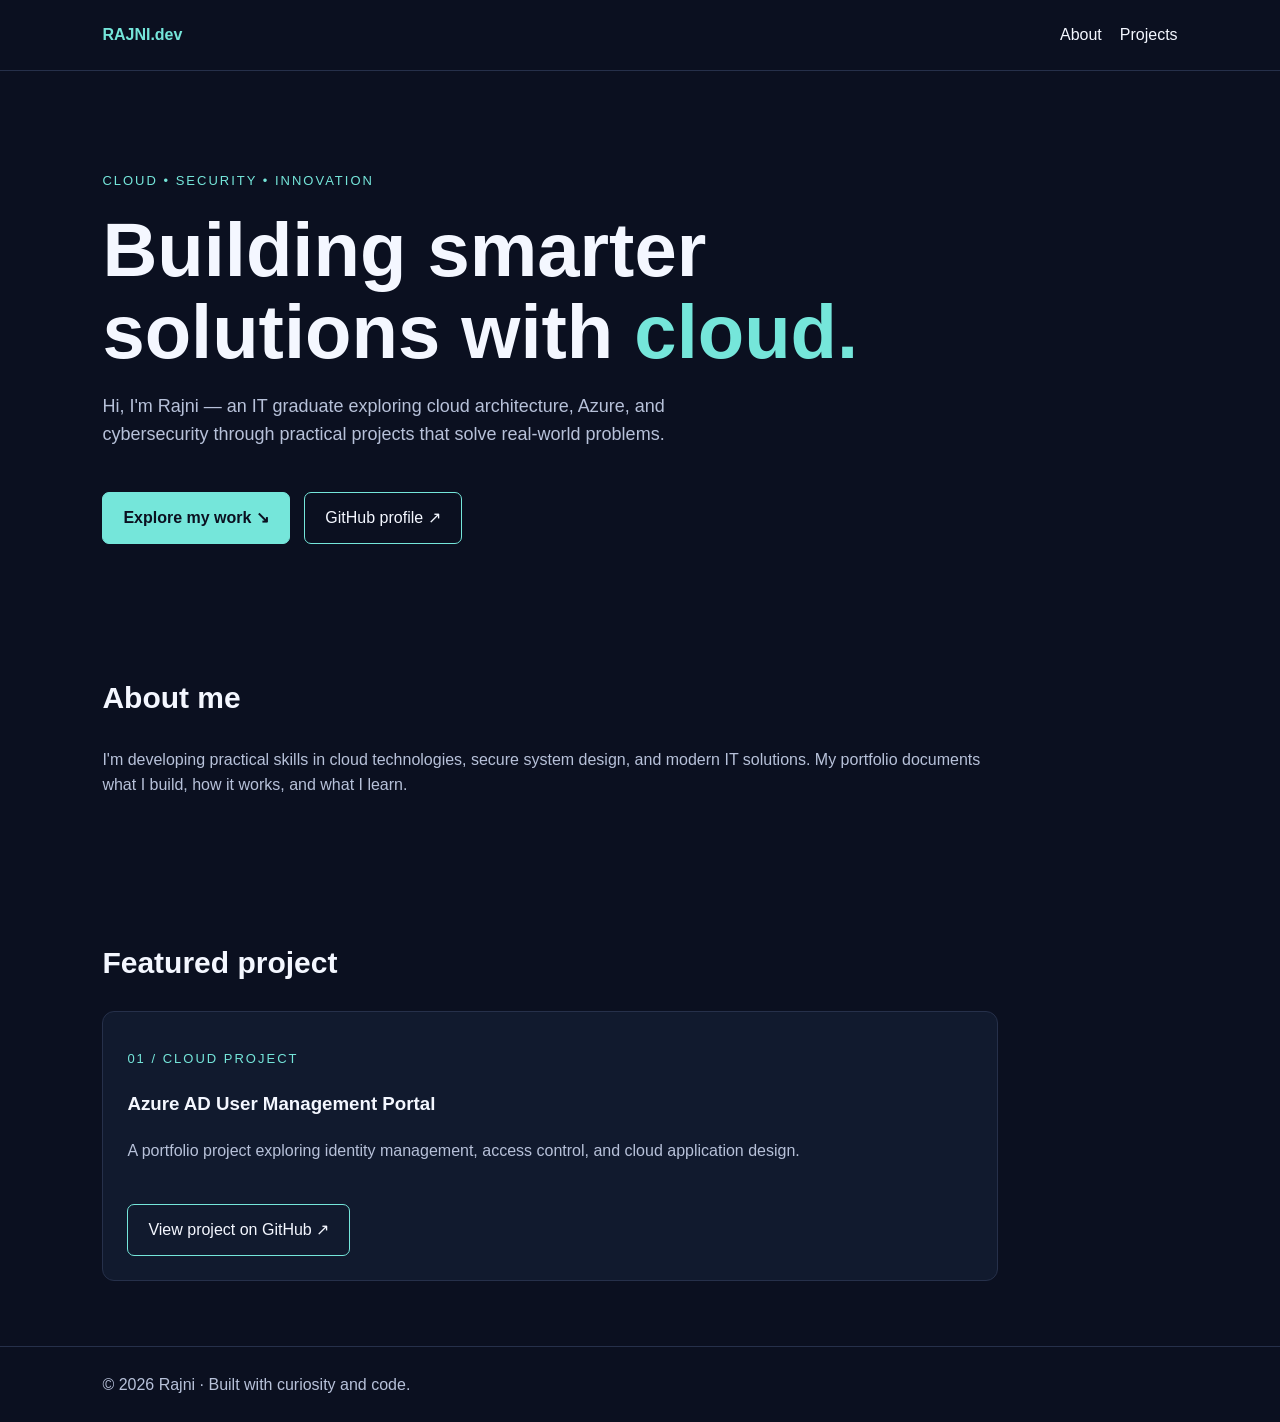
==== index.html @ d3e1b1dd "Add initial HTML structure for portfolio website" ====
<!DOCTYPE html>
<html lang="en">
<head>
  <meta charset="UTF-8">
  <meta name="viewport" content="width=device-width, initial-scale=1.0">
  <title>Rajni | Cloud & Cybersecurity Portfolio</title>
  <meta name="description" content="Rajni's portfolio showcasing cloud architecture, Azure projects, and cybersecurity skills.">
  <style>
    * { box-sizing: border-box; }
    body {
      margin: 0;
      font-family: Arial, sans-serif;
      background: #0b1020;
      color: #f4f7ff;
      line-height: 1.6;
    }
    nav {
      display: flex;
      justify-content: space-between;
      align-items: center;
      padding: 22px 8%;
      border-bottom: 1px solid #26304a;
    }
    .logo { font-weight: bold; color: #75e6da; }
    nav a, .button {
      color: #f4f7ff;
      text-decoration: none;
      margin-left: 18px;
    }
    main { padding: 100px 8% 70px; max-width: 1100px; }
    .tag { color: #75e6da; letter-spacing: 2px; font-size: 13px; }
    h1 { font-size: clamp(42px, 7vw, 76px); line-height: 1.08; margin: 18px 0; }
    h1 span { color: #75e6da; }
    .intro { color: #b7c1d9; max-width: 600px; font-size: 18px; }
    .button {
      display: inline-block;
      margin: 25px 10px 0 0;
      padding: 12px 20px;
      border: 1px solid #75e6da;
      border-radius: 7px;
    }
    .primary { background: #75e6da; color: #0b1020; font-weight: bold; }
    section { padding: 35px 8% 65px; max-width: 1100px; }
    h2 { font-size: 30px; }
    .card {
      padding: 24px;
      border: 1px solid #26304a;
      border-radius: 12px;
      background: #111a2e;
    }
    .muted { color: #b7c1d9; }
    footer { padding: 25px 8%; border-top: 1px solid #26304a; color: #b7c1d9; }
  </style>
</head>
<body>
  <nav>
    <div class="logo">RAJNI.dev</div>
    <div><a href="#about">About</a><a href="#projects">Projects</a></div>
  </nav>

  <main>
    <div class="tag">CLOUD • SECURITY • INNOVATION</div>
    <h1>Building smarter<br>solutions with <span>cloud.</span></h1>
    <p class="intro">
      Hi, I'm Rajni — an IT graduate exploring cloud architecture,
      Azure, and cybersecurity through practical projects that
      solve real-world problems.
    </p>
    <a class="button primary" href="#projects">Explore my work ↘</a>
    <a class="button" href="https://github.com/RAjni634">GitHub profile ↗</a>
  </main>

  <section id="about">
    <h2>About me</h2>
    <p class="muted">
      I'm developing practical skills in cloud technologies,
      secure system design, and modern IT solutions. My portfolio
      documents what I build, how it works, and what I learn.
    </p>
  </section>

  <section id="projects">
    <h2>Featured project</h2>
    <div class="card">
      <p class="tag">01 / CLOUD PROJECT</p>
      <h3>Azure AD User Management Portal</h3>
      <p class="muted">
        A portfolio project exploring identity management,
        access control, and cloud application design.
      </p>
      <a class="button" href="https://github.com/RAjni634/capstone-git">
        View project on GitHub ↗
      </a>
    </div>
  </section>

  <footer>© 2026 Rajni · Built with curiosity and code.</footer>
</body>
</html>
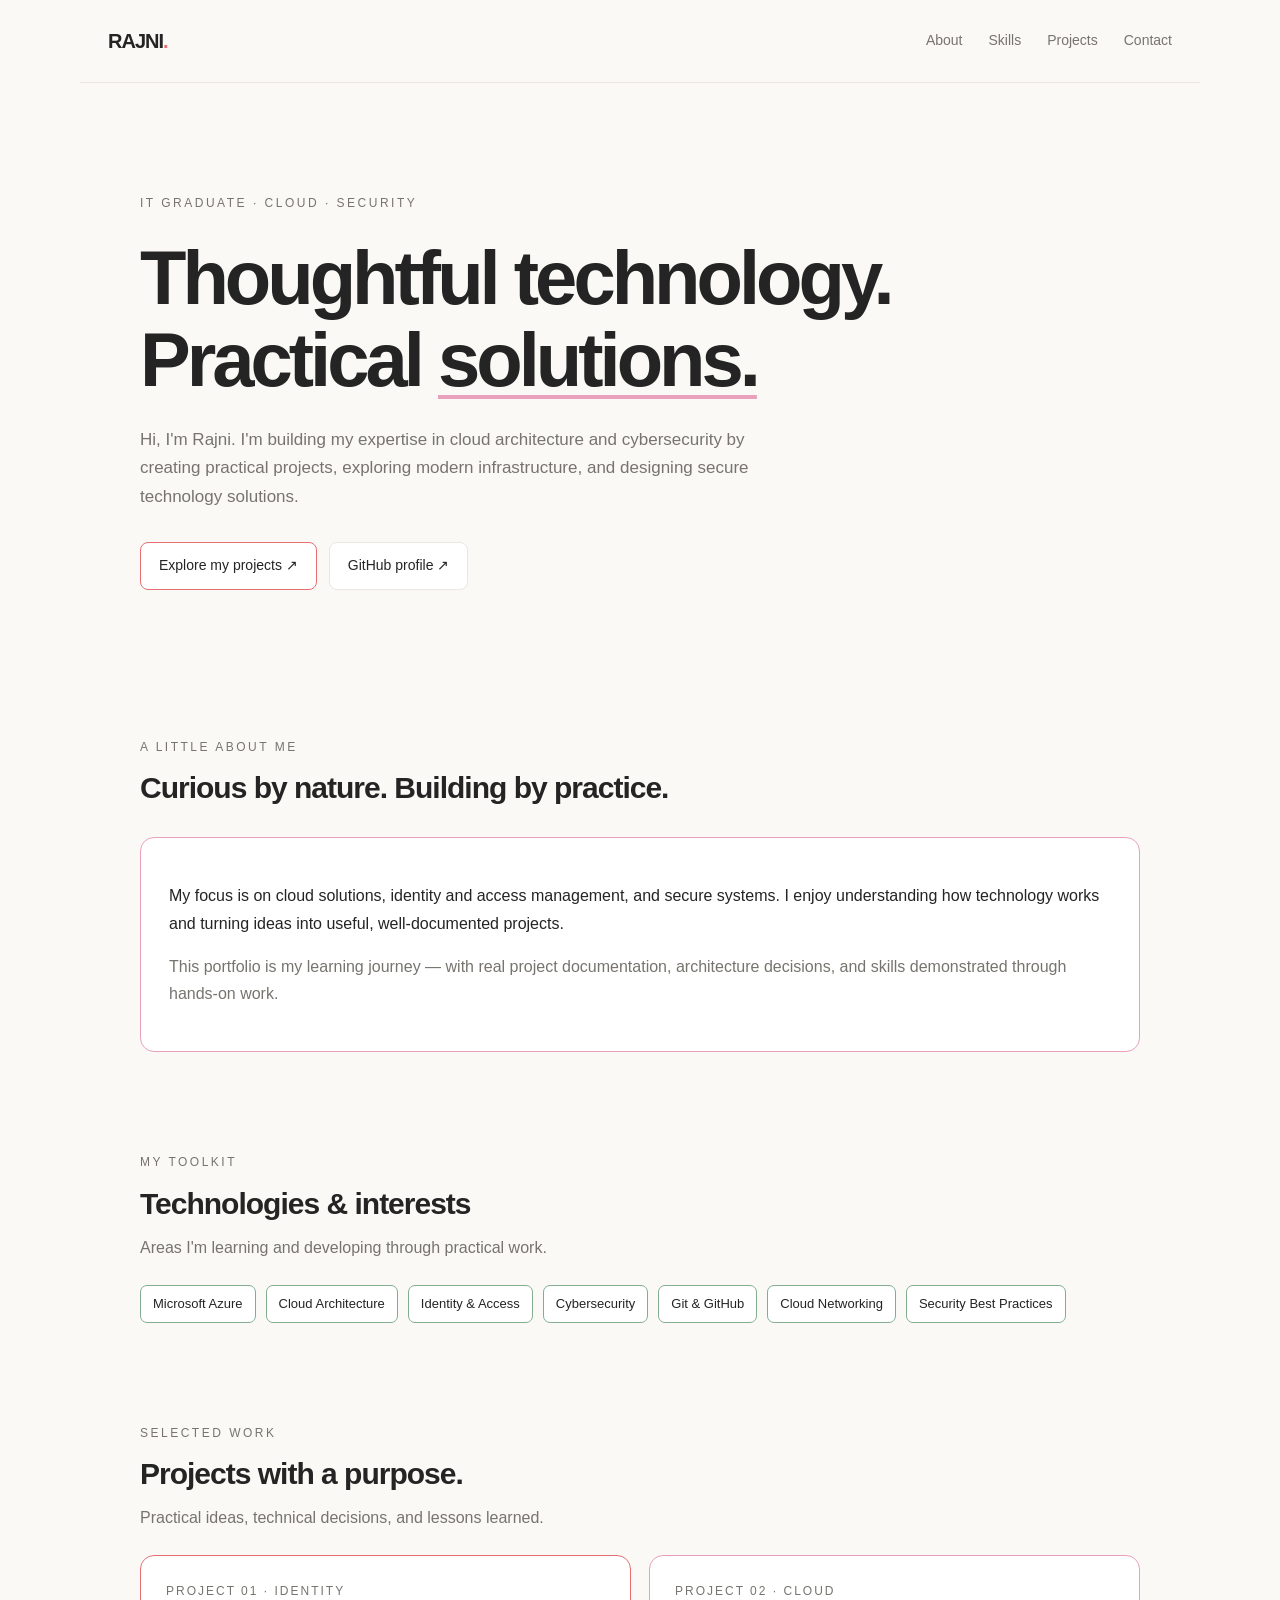
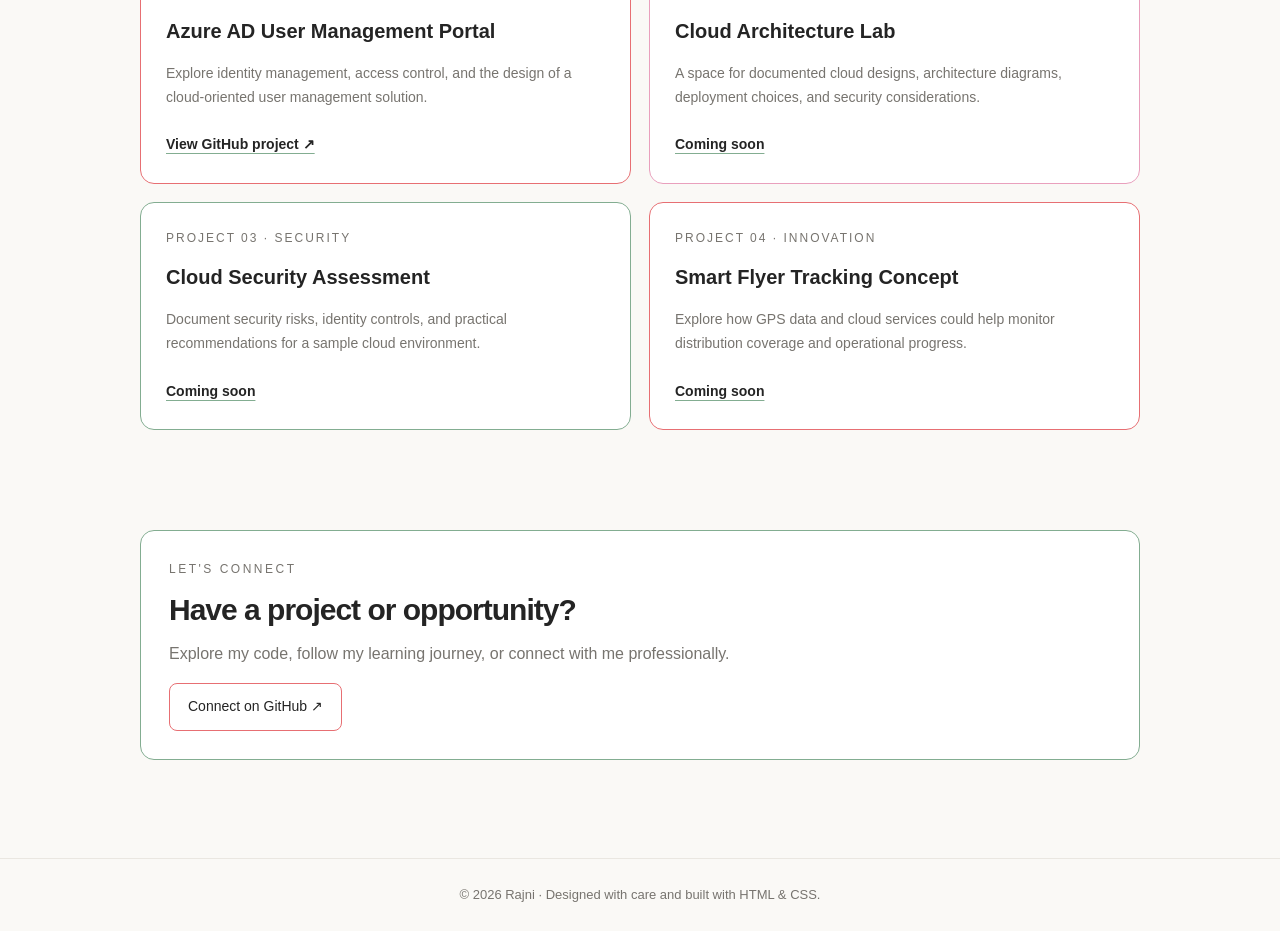
==== commit d7580481: "Revise index.html for portfolio enhancements Updated portfolio content and styling for improved layo" ====
--- a/index.html
+++ b/index.html
@@ -4,97 +4,409 @@
 <head>
   <meta charset="UTF-8">
   <meta name="viewport" content="width=device-width, initial-scale=1.0">
-  <title>Rajni | Cloud & Cybersecurity Portfolio</title>
-  <meta name="description" content="Rajni's portfolio showcasing cloud architecture, Azure projects, and cybersecurity skills.">
+  <meta name="description" content="Rajni's portfolio in cloud architecture and cybersecurity.">
+  <title>Rajni | Cloud & Cybersecurity</title>
+
   <style>
-    * { box-sizing: border-box; }
+    :root {
+      --background: #faf9f6;
+      --surface: #ffffff;
+      --text: #242424;
+      --muted: #77746f;
+      --red: #e76f73;
+      --pink: #e9a0bd;
+      --green: #83ad91;
+      --line: #eae7e1;
+    }
+
+    * {
+      box-sizing: border-box;
+    }
+
+    html {
+      scroll-behavior: smooth;
+    }
+
     body {
       margin: 0;
-      font-family: Arial, sans-serif;
-      background: #0b1020;
-      color: #f4f7ff;
-      line-height: 1.6;
-    }
+      background: var(--background);
+      color: var(--text);
+      font-family: Inter, Arial, sans-serif;
+      line-height: 1.7;
+    }
+
+    a {
+      color: inherit;
+      text-decoration: none;
+    }
+
     nav {
+      max-width: 1120px;
+      margin: auto;
+      padding: 24px 28px;
       display: flex;
       justify-content: space-between;
       align-items: center;
-      padding: 22px 8%;
-      border-bottom: 1px solid #26304a;
-    }
-    .logo { font-weight: bold; color: #75e6da; }
-    nav a, .button {
-      color: #f4f7ff;
-      text-decoration: none;
-      margin-left: 18px;
-    }
-    main { padding: 100px 8% 70px; max-width: 1100px; }
-    .tag { color: #75e6da; letter-spacing: 2px; font-size: 13px; }
-    h1 { font-size: clamp(42px, 7vw, 76px); line-height: 1.08; margin: 18px 0; }
-    h1 span { color: #75e6da; }
-    .intro { color: #b7c1d9; max-width: 600px; font-size: 18px; }
+      border-bottom: 1px solid var(--line);
+    }
+
+    .logo {
+      font-weight: 750;
+      font-size: 20px;
+      letter-spacing: -1px;
+    }
+
+    .logo span {
+      color: var(--red);
+    }
+
+    .nav-links {
+      display: flex;
+      gap: 26px;
+      font-size: 14px;
+      color: var(--muted);
+    }
+
+    .nav-links a:hover {
+      color: var(--text);
+    }
+
+    .container {
+      width: min(100% - 48px, 1000px);
+      margin: auto;
+    }
+
+    .hero {
+      padding-top: 110px;
+      padding-bottom: 105px;
+    }
+
+    .eyebrow {
+      font-size: 12px;
+      text-transform: uppercase;
+      letter-spacing: 2.5px;
+      color: var(--muted);
+    }
+
+    h1 {
+      max-width: 780px;
+      font-size: clamp(43px, 7vw, 76px);
+      letter-spacing: -4px;
+      line-height: 1.08;
+      margin: 24px 0;
+      font-weight: 750;
+    }
+
+    h1 span {
+      text-decoration: underline;
+      text-decoration-color: var(--pink);
+      text-decoration-thickness: 4px;
+      text-underline-offset: 9px;
+    }
+
+    .intro {
+      max-width: 620px;
+      color: var(--muted);
+      font-size: 17px;
+    }
+
+    .actions {
+      display: flex;
+      gap: 12px;
+      flex-wrap: wrap;
+      margin-top: 30px;
+    }
+
     .button {
       display: inline-block;
-      margin: 25px 10px 0 0;
-      padding: 12px 20px;
-      border: 1px solid #75e6da;
+      padding: 11px 18px;
+      border: 1px solid var(--line);
+      border-radius: 8px;
+      background: var(--surface);
+      font-size: 14px;
+      transition: transform .2s;
+    }
+
+    .button:hover {
+      transform: translateY(-2px);
+    }
+
+    .button-red {
+      border-color: var(--red);
+    }
+
+    section {
+      padding: 42px 0 58px;
+    }
+
+    .section-heading {
+      margin-bottom: 24px;
+    }
+
+    h2 {
+      font-size: 30px;
+      letter-spacing: -1px;
+      margin: 5px 0;
+    }
+
+    .section-description {
+      color: var(--muted);
+      margin-top: 0;
+    }
+
+    .about-card {
+      background: var(--surface);
+      border: 1px solid var(--pink);
+      border-radius: 14px;
+      padding: 28px;
+    }
+
+    .skills {
+      display: flex;
+      flex-wrap: wrap;
+      gap: 10px;
+      margin-top: 22px;
+    }
+
+    .skill {
+      background: var(--surface);
+      border: 1px solid var(--green);
       border-radius: 7px;
-    }
-    .primary { background: #75e6da; color: #0b1020; font-weight: bold; }
-    section { padding: 35px 8% 65px; max-width: 1100px; }
-    h2 { font-size: 30px; }
-    .card {
-      padding: 24px;
-      border: 1px solid #26304a;
-      border-radius: 12px;
-      background: #111a2e;
-    }
-    .muted { color: #b7c1d9; }
-    footer { padding: 25px 8%; border-top: 1px solid #26304a; color: #b7c1d9; }
+      padding: 7px 12px;
+      font-size: 13px;
+    }
+
+    .projects {
+      display: grid;
+      grid-template-columns: repeat(2, minmax(0, 1fr));
+      gap: 18px;
+    }
+
+    .project {
+      background: var(--surface);
+      border: 1px solid var(--red);
+      border-radius: 14px;
+      padding: 25px;
+      transition: transform .2s, box-shadow .2s;
+    }
+
+    .project:nth-child(2) {
+      border-color: var(--pink);
+    }
+
+    .project:nth-child(3) {
+      border-color: var(--green);
+    }
+
+    .project:hover {
+      transform: translateY(-3px);
+      box-shadow: 0 8px 28px #29241a0a;
+    }
+
+    .project-number {
+      font-size: 12px;
+      color: var(--muted);
+      letter-spacing: 2px;
+    }
+
+    h3 {
+      font-size: 20px;
+      margin: 12px 0 8px;
+    }
+
+    .project p {
+      color: var(--muted);
+      font-size: 14px;
+    }
+
+    .project-link {
+      display: inline-block;
+      margin-top: 10px;
+      font-size: 14px;
+      font-weight: 650;
+      text-decoration: underline;
+      text-decoration-color: var(--green);
+      text-underline-offset: 4px;
+    }
+
+    .contact-card {
+      background: var(--surface);
+      border: 1px solid var(--green);
+      border-radius: 14px;
+      padding: 28px;
+    }
+
+    footer {
+      border-top: 1px solid var(--line);
+      margin-top: 40px;
+      padding: 25px 24px;
+      text-align: center;
+      color: var(--muted);
+      font-size: 13px;
+    }
+
+    @media (max-width: 650px) {
+      nav {
+        padding: 18px 22px;
+      }
+
+      .nav-links {
+        gap: 12px;
+        font-size: 12px;
+      }
+
+      .container {
+        width: min(100% - 36px, 1000px);
+      }
+
+      .hero {
+        padding-top: 75px;
+        padding-bottom: 65px;
+      }
+
+      h1 {
+        letter-spacing: -2px;
+      }
+
+      .projects {
+        grid-template-columns: 1fr;
+      }
+    }
   </style>
 </head>
+
 <body>
   <nav>
-    <div class="logo">RAJNI.dev</div>
-    <div><a href="#about">About</a><a href="#projects">Projects</a></div>
+    <a class="logo" href="#">RAJNI<span>.</span></a>
+    <div class="nav-links">
+      <a href="#about">About</a>
+      <a href="#skills">Skills</a>
+      <a href="#projects">Projects</a>
+      <a href="#contact">Contact</a>
+    </div>
   </nav>
 
-  <main>
-    <div class="tag">CLOUD • SECURITY • INNOVATION</div>
-    <h1>Building smarter<br>solutions with <span>cloud.</span></h1>
-    <p class="intro">
-      Hi, I'm Rajni — an IT graduate exploring cloud architecture,
-      Azure, and cybersecurity through practical projects that
-      solve real-world problems.
-    </p>
-    <a class="button primary" href="#projects">Explore my work ↘</a>
-    <a class="button" href="https://github.com/RAjni634">GitHub profile ↗</a>
+  <main class="container">
+    <header class="hero">
+      <div class="eyebrow">IT Graduate · Cloud · Security</div>
+      <h1>Thoughtful technology.<br>Practical <span>solutions.</span></h1>
+      <p class="intro">
+        Hi, I'm Rajni. I'm building my expertise in cloud architecture
+        and cybersecurity by creating practical projects, exploring
+        modern infrastructure, and designing secure technology solutions.
+      </p>
+
+      <div class="actions">
+        <a class="button button-red" href="#projects">Explore my projects ↗</a>
+        <a class="button" href="https://github.com/RAjni634" target="_blank" rel="noopener noreferrer">GitHub profile ↗</a>
+      </div>
+    </header>
+
+    <section id="about">
+      <div class="section-heading">
+        <div class="eyebrow">A little about me</div>
+        <h2>Curious by nature. Building by practice.</h2>
+      </div>
+      <div class="about-card">
+        <p>
+          My focus is on cloud solutions, identity and access management,
+          and secure systems. I enjoy understanding how technology works
+          and turning ideas into useful, well-documented projects.
+        </p>
+        <p class="section-description">
+          This portfolio is my learning journey — with real project
+          documentation, architecture decisions, and skills demonstrated
+          through hands-on work.
+        </p>
+      </div>
+    </section>
+
+    <section id="skills">
+      <div class="section-heading">
+        <div class="eyebrow">My toolkit</div>
+        <h2>Technologies & interests</h2>
+        <p class="section-description">
+          Areas I'm learning and developing through practical work.
+        </p>
+      </div>
+      <div class="skills">
+        <span class="skill">Microsoft Azure</span>
+        <span class="skill">Cloud Architecture</span>
+        <span class="skill">Identity & Access</span>
+        <span class="skill">Cybersecurity</span>
+        <span class="skill">Git & GitHub</span>
+        <span class="skill">Cloud Networking</span>
+        <span class="skill">Security Best Practices</span>
+      </div>
+    </section>
+
+    <section id="projects">
+      <div class="section-heading">
+        <div class="eyebrow">Selected work</div>
+        <h2>Projects with a purpose.</h2>
+        <p class="section-description">
+          Practical ideas, technical decisions, and lessons learned.
+        </p>
+      </div>
+
+      <div class="projects">
+        <article class="project">
+          <div class="project-number">PROJECT 01 · IDENTITY</div>
+          <h3>Azure AD User Management Portal</h3>
+          <p>
+            Explore identity management, access control, and the design
+            of a cloud-oriented user management solution.
+          </p>
+          <a class="project-link" href="https://github.com/RAjni634/capstone-git" target="_blank" rel="noopener noreferrer">View GitHub project ↗</a>
+        </article>
+
+        <article class="project">
+          <div class="project-number">PROJECT 02 · CLOUD</div>
+          <h3>Cloud Architecture Lab</h3>
+          <p>
+            A space for documented cloud designs, architecture diagrams,
+            deployment choices, and security considerations.
+          </p>
+          <span class="project-link">Coming soon</span>
+        </article>
+
+        <article class="project">
+          <div class="project-number">PROJECT 03 · SECURITY</div>
+          <h3>Cloud Security Assessment</h3>
+          <p>
+            Document security risks, identity controls, and practical
+            recommendations for a sample cloud environment.
+          </p>
+          <span class="project-link">Coming soon</span>
+        </article>
+
+        <article class="project">
+          <div class="project-number">PROJECT 04 · INNOVATION</div>
+          <h3>Smart Flyer Tracking Concept</h3>
+          <p>
+            Explore how GPS data and cloud services could help monitor
+            distribution coverage and operational progress.
+          </p>
+          <span class="project-link">Coming soon</span>
+        </article>
+      </div>
+    </section>
+
+    <section id="contact">
+      <div class="contact-card">
+        <div class="eyebrow">Let's connect</div>
+        <h2>Have a project or opportunity?</h2>
+        <p class="section-description">
+          Explore my code, follow my learning journey, or connect with me
+          professionally.
+        </p>
+        <a class="button button-red" href="https://github.com/RAjni634" target="_blank" rel="noopener noreferrer">Connect on GitHub ↗</a>
+      </div>
+    </section>
   </main>
 
-  <section id="about">
-    <h2>About me</h2>
-    <p class="muted">
-      I'm developing practical skills in cloud technologies,
-      secure system design, and modern IT solutions. My portfolio
-      documents what I build, how it works, and what I learn.
-    </p>
-  </section>
-
-  <section id="projects">
-    <h2>Featured project</h2>
-    <div class="card">
-      <p class="tag">01 / CLOUD PROJECT</p>
-      <h3>Azure AD User Management Portal</h3>
-      <p class="muted">
-        A portfolio project exploring identity management,
-        access control, and cloud application design.
-      </p>
-      <a class="button" href="https://github.com/RAjni634/capstone-git">
-        View project on GitHub ↗
-      </a>
-    </div>
-  </section>
-
-  <footer>© 2026 Rajni · Built with curiosity and code.</footer>
+  <footer>
+    © 2026 Rajni · Designed with care and built with HTML & CSS.
+  </footer>
 </body>
 </html>
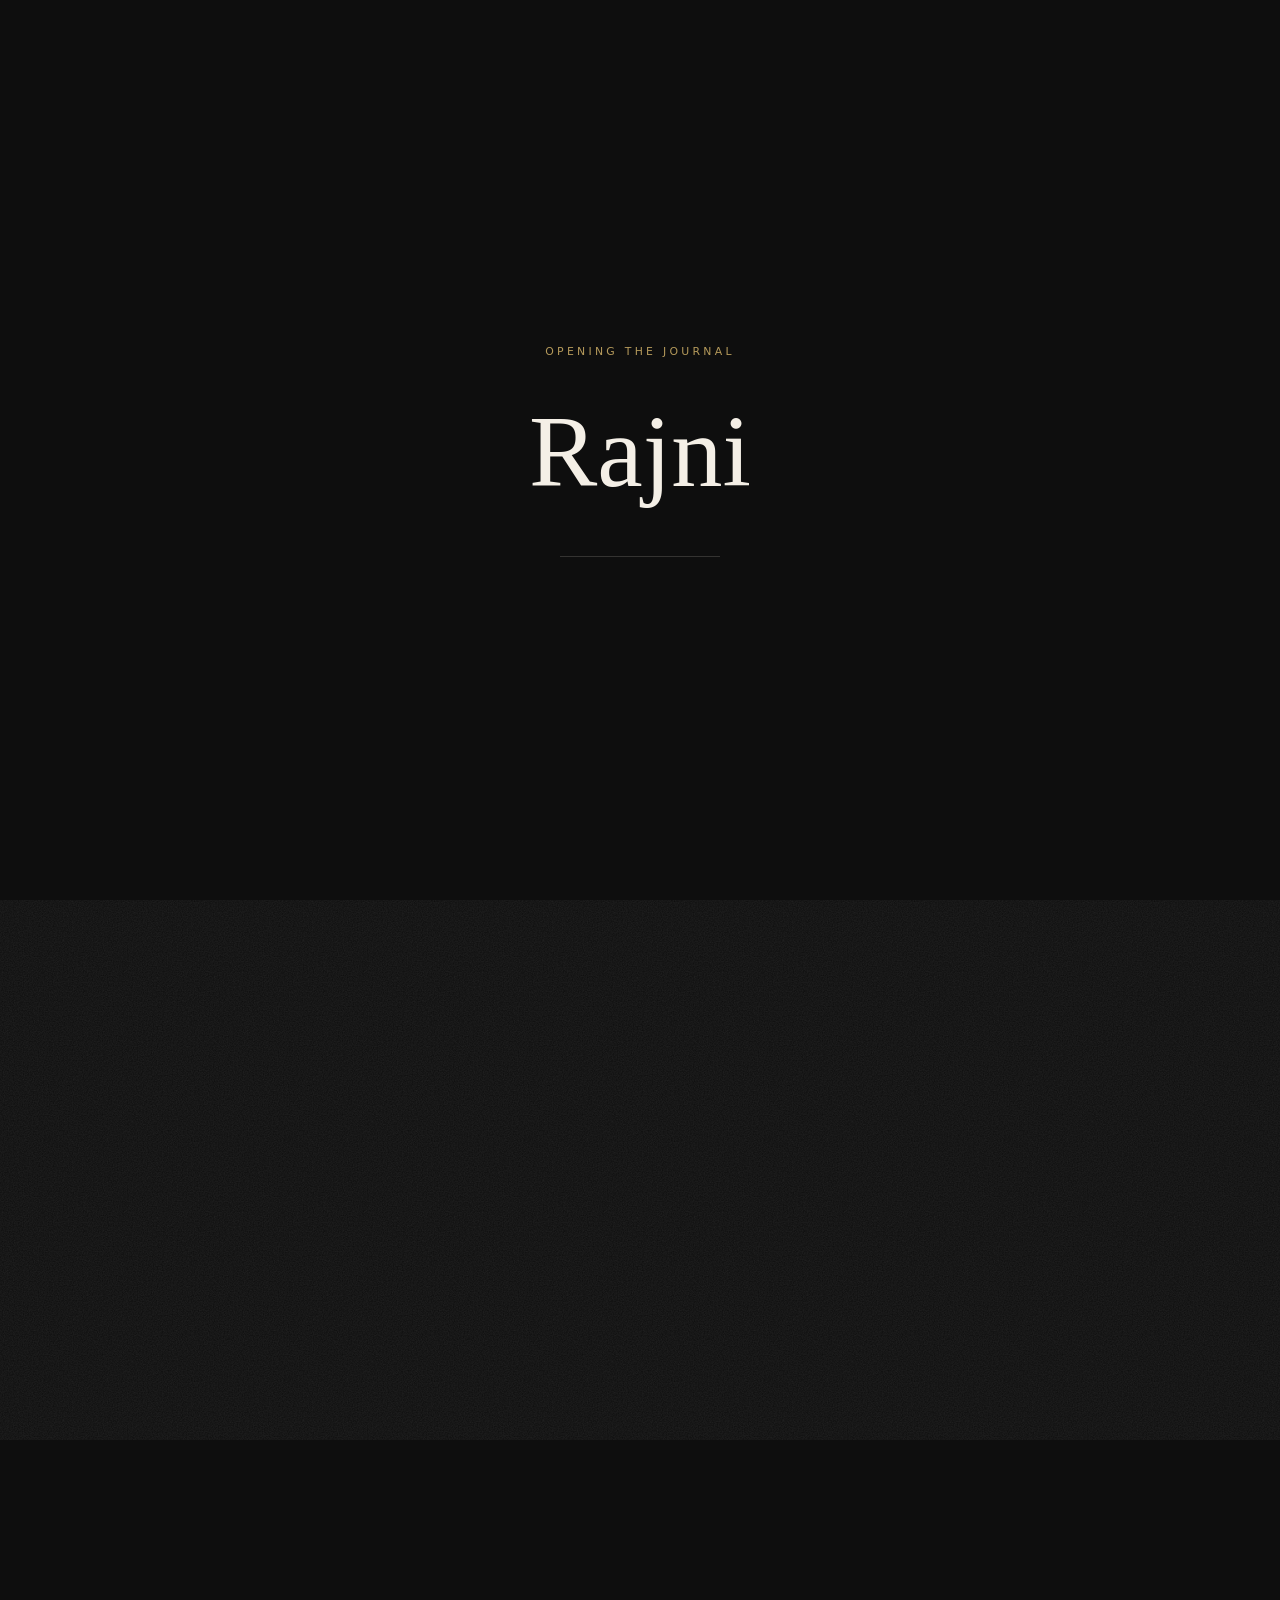
==== commit cb69110a: "Add files via upload" ====
--- a/index.html
+++ b/index.html
@@ -1,412 +1,287 @@
-
-<!DOCTYPE html>
+<!doctype html>
 <html lang="en">
 <head>
-  <meta charset="UTF-8">
-  <meta name="viewport" content="width=device-width, initial-scale=1.0">
-  <meta name="description" content="Rajni's portfolio in cloud architecture and cybersecurity.">
-  <title>Rajni | Cloud & Cybersecurity</title>
-
-  <style>
-    :root {
-      --background: #faf9f6;
-      --surface: #ffffff;
-      --text: #242424;
-      --muted: #77746f;
-      --red: #e76f73;
-      --pink: #e9a0bd;
-      --green: #83ad91;
-      --line: #eae7e1;
-    }
-
-    * {
-      box-sizing: border-box;
-    }
-
-    html {
-      scroll-behavior: smooth;
-    }
-
-    body {
-      margin: 0;
-      background: var(--background);
-      color: var(--text);
-      font-family: Inter, Arial, sans-serif;
-      line-height: 1.7;
-    }
-
-    a {
-      color: inherit;
-      text-decoration: none;
-    }
-
-    nav {
-      max-width: 1120px;
-      margin: auto;
-      padding: 24px 28px;
-      display: flex;
-      justify-content: space-between;
-      align-items: center;
-      border-bottom: 1px solid var(--line);
-    }
-
-    .logo {
-      font-weight: 750;
-      font-size: 20px;
-      letter-spacing: -1px;
-    }
-
-    .logo span {
-      color: var(--red);
-    }
-
-    .nav-links {
-      display: flex;
-      gap: 26px;
-      font-size: 14px;
-      color: var(--muted);
-    }
-
-    .nav-links a:hover {
-      color: var(--text);
-    }
-
-    .container {
-      width: min(100% - 48px, 1000px);
-      margin: auto;
-    }
-
-    .hero {
-      padding-top: 110px;
-      padding-bottom: 105px;
-    }
-
-    .eyebrow {
-      font-size: 12px;
-      text-transform: uppercase;
-      letter-spacing: 2.5px;
-      color: var(--muted);
-    }
-
-    h1 {
-      max-width: 780px;
-      font-size: clamp(43px, 7vw, 76px);
-      letter-spacing: -4px;
-      line-height: 1.08;
-      margin: 24px 0;
-      font-weight: 750;
-    }
-
-    h1 span {
-      text-decoration: underline;
-      text-decoration-color: var(--pink);
-      text-decoration-thickness: 4px;
-      text-underline-offset: 9px;
-    }
-
-    .intro {
-      max-width: 620px;
-      color: var(--muted);
-      font-size: 17px;
-    }
-
-    .actions {
-      display: flex;
-      gap: 12px;
-      flex-wrap: wrap;
-      margin-top: 30px;
-    }
-
-    .button {
-      display: inline-block;
-      padding: 11px 18px;
-      border: 1px solid var(--line);
-      border-radius: 8px;
-      background: var(--surface);
-      font-size: 14px;
-      transition: transform .2s;
-    }
-
-    .button:hover {
-      transform: translateY(-2px);
-    }
-
-    .button-red {
-      border-color: var(--red);
-    }
-
-    section {
-      padding: 42px 0 58px;
-    }
-
-    .section-heading {
-      margin-bottom: 24px;
-    }
-
-    h2 {
-      font-size: 30px;
-      letter-spacing: -1px;
-      margin: 5px 0;
-    }
-
-    .section-description {
-      color: var(--muted);
-      margin-top: 0;
-    }
-
-    .about-card {
-      background: var(--surface);
-      border: 1px solid var(--pink);
-      border-radius: 14px;
-      padding: 28px;
-    }
-
-    .skills {
-      display: flex;
-      flex-wrap: wrap;
-      gap: 10px;
-      margin-top: 22px;
-    }
-
-    .skill {
-      background: var(--surface);
-      border: 1px solid var(--green);
-      border-radius: 7px;
-      padding: 7px 12px;
-      font-size: 13px;
-    }
-
-    .projects {
-      display: grid;
-      grid-template-columns: repeat(2, minmax(0, 1fr));
-      gap: 18px;
-    }
-
-    .project {
-      background: var(--surface);
-      border: 1px solid var(--red);
-      border-radius: 14px;
-      padding: 25px;
-      transition: transform .2s, box-shadow .2s;
-    }
-
-    .project:nth-child(2) {
-      border-color: var(--pink);
-    }
-
-    .project:nth-child(3) {
-      border-color: var(--green);
-    }
-
-    .project:hover {
-      transform: translateY(-3px);
-      box-shadow: 0 8px 28px #29241a0a;
-    }
-
-    .project-number {
-      font-size: 12px;
-      color: var(--muted);
-      letter-spacing: 2px;
-    }
-
-    h3 {
-      font-size: 20px;
-      margin: 12px 0 8px;
-    }
-
-    .project p {
-      color: var(--muted);
-      font-size: 14px;
-    }
-
-    .project-link {
-      display: inline-block;
-      margin-top: 10px;
-      font-size: 14px;
-      font-weight: 650;
-      text-decoration: underline;
-      text-decoration-color: var(--green);
-      text-underline-offset: 4px;
-    }
-
-    .contact-card {
-      background: var(--surface);
-      border: 1px solid var(--green);
-      border-radius: 14px;
-      padding: 28px;
-    }
-
-    footer {
-      border-top: 1px solid var(--line);
-      margin-top: 40px;
-      padding: 25px 24px;
-      text-align: center;
-      color: var(--muted);
-      font-size: 13px;
-    }
-
-    @media (max-width: 650px) {
-      nav {
-        padding: 18px 22px;
-      }
-
-      .nav-links {
-        gap: 12px;
-        font-size: 12px;
-      }
-
-      .container {
-        width: min(100% - 36px, 1000px);
-      }
-
-      .hero {
-        padding-top: 75px;
-        padding-bottom: 65px;
-      }
-
-      h1 {
-        letter-spacing: -2px;
-      }
-
-      .projects {
-        grid-template-columns: 1fr;
-      }
-    }
-  </style>
+  <meta charset="utf-8">
+  <meta name="viewport" content="width=device-width, initial-scale=1, viewport-fit=cover">
+  <title>Rajni — A Designer's Private Journal</title>
+  <meta name="description" content="The private journal of Rajni — web, brand and social design, WordPress and PHP builds, AI-assisted creative work.">
+  <meta name="theme-color" content="#0e0e0e">
+  <link rel="preconnect" href="https://fonts.googleapis.com">
+  <link rel="preconnect" href="https://fonts.gstatic.com" crossorigin>
+  <link href="https://fonts.googleapis.com/css2?family=Cormorant+Garamond:ital,wght@0,300;0,400;0,500;1,300;1,400;1,500&family=Inter:wght@300;400;500;600;700&family=Playfair+Display:ital,wght@0,400..900;1,400..900&family=Caveat:wght@400;600&family=Noto+Serif+Devanagari:wght@400;600&display=swap" rel="stylesheet">
+  <link rel="stylesheet" href="css/styles.css">
 </head>
-
-<body>
-  <nav>
-    <a class="logo" href="#">RAJNI<span>.</span></a>
-    <div class="nav-links">
-      <a href="#about">About</a>
-      <a href="#skills">Skills</a>
-      <a href="#projects">Projects</a>
-      <a href="#contact">Contact</a>
+<body class="is-loading">
+
+  <!-- ============ Global layers ============ -->
+  <div class="grain" aria-hidden="true"></div>
+
+  <div class="grid-overlay" aria-hidden="true">
+    <div class="grid-cols"><i></i><i></i><i></i><i></i><i></i><i></i><i></i><i></i><i></i><i></i><i></i><i></i></div>
+    <div class="grid-h grid-h1"></div><div class="grid-h grid-h2"></div>
+    <span class="reg tl">+</span><span class="reg tr">+</span><span class="reg bl">+</span><span class="reg br">+</span>
+    <span class="grid-label">GRID 12 · BASELINE 8</span>
+  </div>
+
+  <div class="cursor" aria-hidden="true"><span class="cursor-label"></span></div>
+
+  <div class="pageturn" aria-hidden="true">
+    <div class="pt-sheet pt-a"><div class="pt-holes"><i></i><i></i><i></i></div></div>
+    <div class="pt-sheet pt-b">
+      <div class="pt-copy"><small class="pt-kicker">Chapter</small><h2 class="pt-title"></h2></div>
     </div>
-  </nav>
-
-  <main class="container">
-    <header class="hero">
-      <div class="eyebrow">IT Graduate · Cloud · Security</div>
-      <h1>Thoughtful technology.<br>Practical <span>solutions.</span></h1>
-      <p class="intro">
-        Hi, I'm Rajni. I'm building my expertise in cloud architecture
-        and cybersecurity by creating practical projects, exploring
-        modern infrastructure, and designing secure technology solutions.
-      </p>
-
-      <div class="actions">
-        <a class="button button-red" href="#projects">Explore my projects ↗</a>
-        <a class="button" href="https://github.com/RAjni634" target="_blank" rel="noopener noreferrer">GitHub profile ↗</a>
-      </div>
-    </header>
-
-    <section id="about">
-      <div class="section-heading">
-        <div class="eyebrow">A little about me</div>
-        <h2>Curious by nature. Building by practice.</h2>
-      </div>
-      <div class="about-card">
-        <p>
-          My focus is on cloud solutions, identity and access management,
-          and secure systems. I enjoy understanding how technology works
-          and turning ideas into useful, well-documented projects.
-        </p>
-        <p class="section-description">
-          This portfolio is my learning journey — with real project
-          documentation, architecture decisions, and skills demonstrated
-          through hands-on work.
-        </p>
-      </div>
-    </section>
-
-    <section id="skills">
-      <div class="section-heading">
-        <div class="eyebrow">My toolkit</div>
-        <h2>Technologies & interests</h2>
-        <p class="section-description">
-          Areas I'm learning and developing through practical work.
-        </p>
-      </div>
-      <div class="skills">
-        <span class="skill">Microsoft Azure</span>
-        <span class="skill">Cloud Architecture</span>
-        <span class="skill">Identity & Access</span>
-        <span class="skill">Cybersecurity</span>
-        <span class="skill">Git & GitHub</span>
-        <span class="skill">Cloud Networking</span>
-        <span class="skill">Security Best Practices</span>
-      </div>
-    </section>
-
-    <section id="projects">
-      <div class="section-heading">
-        <div class="eyebrow">Selected work</div>
-        <h2>Projects with a purpose.</h2>
-        <p class="section-description">
-          Practical ideas, technical decisions, and lessons learned.
-        </p>
-      </div>
-
-      <div class="projects">
-        <article class="project">
-          <div class="project-number">PROJECT 01 · IDENTITY</div>
-          <h3>Azure AD User Management Portal</h3>
-          <p>
-            Explore identity management, access control, and the design
-            of a cloud-oriented user management solution.
-          </p>
-          <a class="project-link" href="https://github.com/RAjni634/capstone-git" target="_blank" rel="noopener noreferrer">View GitHub project ↗</a>
-        </article>
-
-        <article class="project">
-          <div class="project-number">PROJECT 02 · CLOUD</div>
-          <h3>Cloud Architecture Lab</h3>
-          <p>
-            A space for documented cloud designs, architecture diagrams,
-            deployment choices, and security considerations.
-          </p>
-          <span class="project-link">Coming soon</span>
-        </article>
-
-        <article class="project">
-          <div class="project-number">PROJECT 03 · SECURITY</div>
-          <h3>Cloud Security Assessment</h3>
-          <p>
-            Document security risks, identity controls, and practical
-            recommendations for a sample cloud environment.
-          </p>
-          <span class="project-link">Coming soon</span>
-        </article>
-
-        <article class="project">
-          <div class="project-number">PROJECT 04 · INNOVATION</div>
-          <h3>Smart Flyer Tracking Concept</h3>
-          <p>
-            Explore how GPS data and cloud services could help monitor
-            distribution coverage and operational progress.
-          </p>
-          <span class="project-link">Coming soon</span>
-        </article>
-      </div>
-    </section>
-
-    <section id="contact">
-      <div class="contact-card">
-        <div class="eyebrow">Let's connect</div>
-        <h2>Have a project or opportunity?</h2>
-        <p class="section-description">
-          Explore my code, follow my learning journey, or connect with me
-          professionally.
-        </p>
-        <a class="button button-red" href="https://github.com/RAjni634" target="_blank" rel="noopener noreferrer">Connect on GitHub ↗</a>
-      </div>
-    </section>
+  </div>
+
+  <div class="loader" aria-hidden="true">
+    <div class="loader-inner"><small>Opening the journal</small><h1>Rajni</h1><div class="loader-bar"><i></i></div></div>
+  </div>
+
+  <!-- ============ Fixed UI ============ -->
+  <header class="ui ui-top">
+    <a class="brand" href="#" data-goto="0" aria-label="Back to cover">R<span>.</span></a>
+    <nav class="chapters" aria-label="Chapters"></nav>
+    <button class="grid-toggle" type="button" aria-pressed="false">Grid <kbd>G</kbd></button>
+  </header>
+
+  <footer class="ui ui-bottom">
+    <div class="count"><b class="count-now">01</b><span>/</span><span class="count-total">25</span></div>
+    <div class="progress"><i></i></div>
+    <div class="chapter-name">Cover</div>
+    <div class="hint"><span>Scroll</span> or <span>← →</span></div>
+  </footer>
+
+  <!-- ============ Journey ============ -->
+  <main class="stage">
+    <div class="track">
+
+      <!-- 01 COVER -->
+      <section class="screen" data-theme="light" data-chapter="Cover" data-title="Cover">
+        <div class="paper-lines"></div>
+        <div class="frame arch abs" data-depth="40" style="--x:56;--y:10%;--w:19;--r:0deg"><img src="assets/art/book-design.svg" alt="A hardcover book of website design"><small class="cap">Plate I — a book of design</small></div>
+        <div class="frame abs" data-depth="70" data-speed="8" style="--x:73;--y:38%;--w:16;--r:3deg"><img src="assets/art/monitor-code.svg" alt="A desktop with code on screen"><small class="cap">Plate II — code, after dark</small></div>
+        <div class="frame arch abs" data-depth="25" style="--x:80;--y:6%;--w:12;--r:-2deg"><img src="assets/art/book-stack.svg" alt="A stack of design books"></div>
+        <div class="cover-type abs" style="--x:6;--y:20%;--w:56">
+          <small class="eyebrow">Volume 01 — The Private Journal of</small>
+          <h1 class="display">Rajni<em>.</em></h1>
+          <p class="lede">Web, brand and social design — built in WordPress and PHP,<br>shaped with AI, kept as a quiet record of how things are made.</p>
+        </div>
+        <div class="cover-foot abs" style="--x:6;--y:84%;--w:48"><span>Sydney, Australia</span><span>Portfolio 2026</span><span>Turn the page →</span></div>
+        <aside class="note" style="--x:38;--y:74%;--r:-4deg" data-more="Scroll, use the arrow keys, or drag these notes around — they're pinned, not glued."><b>A note —</b> this journal moves sideways. Take your time.</aside>
+      </section>
+
+      <!-- 02 MY STORY -->
+      <section class="screen" data-theme="dark" data-chapter="My Story" data-title="My Story">
+        <div class="frame arch abs" data-depth="30" data-speed="-6" style="--x:5;--y:12%;--w:23;--r:0deg"><img src="assets/art/writing-desk.svg" alt="A writing desk with an open journal and tea"><small class="cap">Fig. 1 — where I write</small></div>
+        <div class="frame abs" data-depth="60" data-speed="10" style="--x:21;--y:50%;--w:16;--r:-3deg"><img src="assets/art/reading-nook.svg" alt="A quiet reading corner with an armchair and lamp"><small class="cap">Fig. 2 — where I read</small></div>
+        <div class="text-block abs" style="--x:44;--y:14%;--w:44">
+          <small class="eyebrow">Chapter I — My Story</small>
+          <h2 class="h1">An IT mind with a designer's eye — I make <em>calm</em>, considered websites.</h2>
+          <p>I came to Australia to study information technology and cyber security — two master's degrees, in a new country, building a life from scratch. Along the way I worked as a WordPress and SEO assistant, in a warehouse and in a pizzeria, and learned that I love being useful. Somewhere between code and colour I realised the part I enjoy most is shaping how things feel.</p>
+          <p>Today I design and build websites in WordPress and PHP, craft brand concepts and social campaigns, and use AI — Claude and careful prompting — to explore ideas faster without losing the human touch.</p>
+        </div>
+        <span class="giant abs" style="--x:64;--y:64%;--w:40" data-speed="-14">01</span>
+        <aside class="note note-dark" style="--x:34;--y:6%;--r:3deg" data-more="Reading books, building small projects in public, and trying to turn good intentions into habits."><b>This season —</b> books, builds, habits.</aside>
+      </section>
+
+      <!-- 03 DESIGN PHILOSOPHY -->
+      <section class="screen" data-theme="dark" data-chapter="Design Philosophy" data-title="Design Philosophy">
+        <div class="vertical-title abs" style="--x:3;--y:12%">Design Philosophy</div>
+        <div class="philosophy abs" style="--x:12;--y:14%;--w:58">
+          <blockquote class="quote">“Space is the first luxury. <em>Restraint is the second.</em>”</blockquote>
+          <div class="three">
+            <article><span>01</span><h3>Ma — the pause</h3><p>Emptiness is a material. I leave room so the important thing can breathe.</p></article>
+            <article><span>02</span><h3>One clear next step</h3><p>Every page earns its keep: book, call, enquire. No guessing what to do next.</p></article>
+            <article><span>03</span><h3>Quiet detail</h3><p>Hairlines, grain, the right 4px. The work you feel before you see it.</p></article>
+          </div>
+        </div>
+        <div class="frame abs" data-depth="35" data-speed="-6" style="--x:78;--y:10%;--w:14;--r:2deg"><img src="assets/art/book-design.svg" alt="A book of design"></div>
+        <div class="frame abs" data-depth="55" data-speed="6" style="--x:76;--y:48%;--w:17;--r:-2deg"><img src="assets/art/open-book.svg" alt="An open book of website inspiration"><small class="cap">Study — layouts worth keeping</small></div>
+        <aside class="note note-dark" style="--x:56;--y:80%;--r:-2deg" data-more="Three rules I keep: leave room, give every page one clear next step, and finish what I start."><b>Rule of thumb —</b> remove one thing, then another.</aside>
+      </section>
+
+      <!-- 04 CREATIVE PROCESS -->
+      <section class="screen" data-theme="light" data-chapter="Creative Process" data-title="Creative Process">
+        <div class="paper-lines"></div>
+        <div class="text-block abs" style="--x:6;--y:14%;--w:36">
+          <small class="eyebrow">Chapter III — Creative Process</small>
+          <h2 class="h1">From a quiet question to a <em>live</em> website.</h2>
+        </div>
+        <div class="process abs" style="--x:6;--y:46%;--w:88">
+          <div class="process-line"><i></i></div>
+          <ol>
+            <li><b>01</b><h4>Listen</h4><p>Brief, audience, what the page must do.</p></li>
+            <li><b>02</b><h4>Concept</h4><p>Moodboards and prompt-led exploration with Claude.</p></li>
+            <li><b>03</b><h4>Compose</h4><p>Grids, type and a small, honest design system.</p></li>
+            <li><b>04</b><h4>Build</h4><p>WordPress and PHP, tested locally first.</p></li>
+            <li><b>05</b><h4>Launch</h4><p>GitHub Pages or Cloudflare — then refine.</p></li>
+          </ol>
+        </div>
+        <aside class="note" style="--x:62;--y:12%;--r:4deg" data-more="Building locally first means mistakes happen in private and launches stay calm."><b>Where time goes —</b> concept and build, in that order.</aside>
+      </section>
+
+      <!-- 05 FEATURED PROJECTS INDEX -->
+      <section class="screen" data-theme="dark" data-chapter="Featured Projects" data-title="Featured Projects — Index">
+        <div class="text-block abs" style="--x:6;--y:14%;--w:36">
+          <small class="eyebrow">Chapter IV — Featured Projects</small>
+          <h2 class="h1">Real websites, <em>four pages</em> each.</h2>
+          <p>Home → Design System → Website Breakdown → Reflection. Hover a title to preview it.</p>
+        </div>
+        <ul class="project-index abs" id="projectIndex" style="--x:46;--y:14%;--w:48"></ul>
+      </section>
+
+      <!-- PROJECT SCREENS (3 × 4) + BEHANCE SCREEN INJECTED HERE BY js/main.js -->
+
+      <!-- 19 DESIGN PLAYGROUND -->
+      <section class="screen" data-theme="dark" data-chapter="Design Playground" data-title="Design Playground" data-anchor="after-projects">
+        <div class="text-block abs" style="--x:6;--y:12%;--w:30">
+          <small class="eyebrow">Chapter V — Design Playground</small>
+          <h2 class="h1">Touch <em>everything.</em></h2>
+          <p>A small experiment bench. Type anything, bend the weight, change the paper.</p>
+        </div>
+        <div class="playground abs" style="--x:38;--y:12%;--w:56">
+          <div class="pg-card" id="pgCard">
+            <div class="pg-text" id="pgText" contenteditable="true" spellcheck="false" aria-label="Editable specimen">Quiet luxury</div>
+          </div>
+          <div class="pg-controls">
+            <label>Weight <input type="range" id="pgWeight" min="400" max="900" value="500"></label>
+            <label>Tracking <input type="range" id="pgTrack" min="-4" max="16" value="0"></label>
+            <label>Size <input type="range" id="pgSize" min="40" max="140" value="96"></label>
+            <div class="pg-swatches" id="pgSwatches">
+              <button type="button" data-bg="#f4efe6" data-fg="#0e0e0e" style="--c:#f4efe6" aria-label="Ivory"></button>
+              <button type="button" data-bg="#0e0e0e" data-fg="#f4efe6" style="--c:#0e0e0e" aria-label="Black"></button>
+              <button type="button" data-bg="#b59a5b" data-fg="#0e0e0e" style="--c:#b59a5b" aria-label="Gold"></button>
+              <button type="button" data-bg="#a0454b" data-fg="#f4efe6" style="--c:#a0454b" aria-label="Berry"></button>
+            </div>
+          </div>
+        </div>
+        <aside class="note note-dark" style="--x:10;--y:70%;--r:-3deg" data-more="Playfair Display is a variable font, so the weight slider is real, not faked."><b>Try it —</b> click the words and type.</aside>
+      </section>
+
+      <!-- 20 SKILLS — TOOLKIT -->
+      <section class="screen" data-theme="dark" data-chapter="Skills" data-title="Skills — Toolkit">
+        <div class="text-block abs" style="--x:6;--y:9%;--w:50">
+          <small class="eyebrow">Chapter VI — Skills</small>
+          <h2 class="h1">What's in the <em>toolkit.</em></h2>
+        </div>
+        <div class="skill-groups abs" style="--x:6;--y:26%;--w:88">
+          <article class="sg"><span class="n">01</span><h3>Build &amp; Launch</h3><p>From a local site to a live link.</p>
+            <ul class="chips"><li>WordPress</li><li>PHP</li><li>Local (local dev)</li><li>HTML · CSS · JS</li><li>Git &amp; GitHub</li><li>GitHub Pages</li><li>Cloudflare Pages</li><li>SEO</li></ul></article>
+          <article class="sg"><span class="n">02</span><h3>Design</h3><p>Pages that read like a magazine.</p>
+            <ul class="chips"><li>UI / UX</li><li>Web design</li><li>Branding</li><li>Figma</li><li>Adobe Creative Suite</li><li>Canva</li><li>Motion · GSAP</li></ul></article>
+          <article class="sg"><span class="n">03</span><h3>Brand &amp; Social</h3><p>Campaigns with one consistent world.</p>
+            <ul class="chips"><li>Social media campaigns</li><li>Lip Love visual concept</li><li>Instagram &amp; Facebook</li><li>Content calendars</li><li>Visual storytelling</li></ul></article>
+          <article class="sg"><span class="n">04</span><h3>AI &amp; Prompting</h3><p>Faster exploration, human final say.</p>
+            <ul class="chips"><li>Claude</li><li>AI prompts</li><li>Prompt-led concepts</li><li>AI imagery</li><li>Workflow automation</li></ul></article>
+          <article class="sg"><span class="n">05</span><h3>Cloud &amp; Security</h3><p>Fundamentals, practised in a home lab.</p>
+            <ul class="chips"><li>AWS Cloud Practitioner</li><li>Azure architecture</li><li>Cyber security</li><li>Kali · pfSense</li><li>VirtualBox</li><li>Docker</li></ul></article>
+          <article class="sg"><span class="n">06</span><h3>Working style</h3><p>The habits behind the work.</p>
+            <ul class="chips"><li>Self-directed learning</li><li>Documentation · READMEs</li><li>Client communication</li><li>Customer service</li><li>Attention to detail</li></ul></article>
+        </div>
+      </section>
+
+      <!-- 21 SKILLS — PATH & CREDENTIALS -->
+      <section class="screen" data-theme="light" data-chapter="Skills" data-title="Skills — Path & Credentials">
+        <div class="paper-lines"></div>
+        <div class="text-block abs" style="--x:6;--y:13%;--w:32">
+          <small class="eyebrow">Chapter VI — Path &amp; credentials</small>
+          <h2 class="h1">Learning in <em>public.</em></h2>
+          <p>Two master's degrees in IT, a cloud certification, and projects documented on GitHub as I go.</p>
+        </div>
+        <ul class="cred abs" style="--x:40;--y:14%;--w:34">
+          <li><time>2022 — 2024</time><div><h4>Master of Applied Information Technology</h4><p>Victoria University</p></div></li>
+          <li><time>2024 — 2026</time><div><h4>Master of Information Technology</h4><p>Cyber Security major · SISTC</p></div></li>
+          <li><time>Certified</time><div><h4>AWS Certified Cloud Practitioner</h4><p>Cloud fundamentals</p></div></li>
+          <li><time>Ongoing</time><div><h4>Cyber security home lab &amp; Azure case study</h4><p>Documented on GitHub as portfolio projects</p></div></li>
+        </ul>
+        <div class="seal abs" data-depth="30" style="--x:80;--y:16%;--w:14;--r:-6deg"><b>AWS</b><small>Cloud<br>Practitioner</small></div>
+        <a class="back abs" href="https://github.com/RAjni634" target="_blank" rel="noopener" data-cursor="Open" style="--x:78;--y:50%;--w:16;text-align:center">GitHub ↗</a>
+        <aside class="note" style="--x:8;--y:56%;--r:-3deg" data-more="Next up: the advanced Flyer Track Lite on Azure, and phase two of the home lab."><b>Always learning —</b> Azure and the home lab are next.</aside>
+        <div class="marquee abs" style="--x:0;--y:80%;--w:100"><div class="marquee-track">
+          <span>WordPress</span><span>PHP</span><span>Local</span><span>GitHub Pages</span><span>Cloudflare</span><span>Claude</span><span>AI prompts</span><span>Social media campaigns</span><span>Lip Love visual concept</span>
+          <span>WordPress</span><span>PHP</span><span>Local</span><span>GitHub Pages</span><span>Cloudflare</span><span>Claude</span><span>AI prompts</span><span>Social media campaigns</span><span>Lip Love visual concept</span>
+        </div></div>
+      </section>
+
+      <!-- 22 CREATIVE JOURNAL — gratitude style -->
+      <section class="screen" data-theme="light" data-chapter="Creative Journal" data-title="Creative Journal">
+        <div class="paper-lines"></div>
+        <div class="text-block abs" style="--x:6;--y:12%;--w:24">
+          <small class="eyebrow">Chapter VII — Creative Journal</small>
+          <h2 class="h1">Notes from the <em>desk.</em></h2>
+          <p>A gratitude journal, kept in public. Small, honest and a little handwritten.</p>
+        </div>
+        <article class="entry abs" style="--x:33;--y:12%;--w:29;--r:-1deg"><small>Entry 01 · Gratitude</small><h4>How I came to Australia</h4><p>I came here to study — two master's degrees in IT and cyber security, in a country that felt very far from home. The first months were quiet and the work was long. But Sydney gave me room to build: new skills, new projects, a habit of starting small and finishing. I'm grateful for every step that brought me here.</p></article>
+        <article class="entry abs" style="--x:65;--y:14%;--w:28;--r:1.2deg"><small>Entry 02 · Hobbies</small><h4>Collecting hobbies on purpose</h4><p>Right now it's books — a few pages every night. Then design, small builds, a home lab on weekends. The point isn't to be good fast. It's to be curious on a schedule, and to enjoy the slow part.</p></article>
+        <div class="grat abs" style="--x:6;--y:46%;--w:27;--r:-1.5deg">
+          <h4>Today I'm grateful for…</h4>
+          <ol><li>a quiet morning and a good book</li><li>the people who helped me settle in</li><li>being able to build things from nothing</li></ol>
+        </div>
+        <div class="mantra abs" style="--x:36;--y:58%;--w:27;--r:1deg" data-cursor="Breathe">
+          <small>Mantra · Shani</small>
+          <div class="sa" lang="sa">ॐ शं शनैश्चराय नमः</div>
+          <div class="tr">Om Śaṁ Śanaiścarāya Namaḥ</div>
+          <p>Salutations to Shani — patience, discipline and steady effort.</p>
+        </div>
+        <div class="mylines abs" style="--x:67;--y:58%;--w:26">
+          <p class="q">“Slow is a speed. Steady is a style.”</p>
+          <a class="back" href="journal.html" data-cursor="Write">Open my full journal →</a>
+        </div>
+      </section>
+
+      <!-- 23 WORDS I KEEP -->
+      <section class="screen" data-theme="light" data-chapter="Words I Keep" data-title="Words I Keep">
+        <div class="paper-lines"></div>
+        <div class="text-block abs" style="--x:6;--y:14%;--w:28">
+          <small class="eyebrow">Chapter VIII — Words I keep</small>
+          <h2 class="h1">Lines worth <em>keeping.</em></h2>
+          <p>I'm building a reading habit, one book at a time — and collecting sentences that make me want to build, too.</p>
+        </div>
+        <figure class="testi abs" style="--x:36;--y:14%;--w:28;--r:-1deg"><blockquote>Do the thing, and you shall have the power.</blockquote><figcaption>Ralph Waldo Emerson — Self-Reliance</figcaption></figure>
+        <figure class="testi abs" style="--x:67;--y:28%;--w:26;--r:1.5deg"><blockquote>Books are the best of things, well used.</blockquote><figcaption>Ralph Waldo Emerson — Society and Solitude</figcaption></figure>
+        <div class="reading abs" style="--x:36;--y:58%;--w:28;--r:.8deg"><small>Currently</small><h4>Reading, a few pages a night</h4><p>Books on habits, design and building a life in a new country.</p></div>
+        <div class="invite abs" style="--x:67;--y:62%;--w:26"><small>Worked with me?</small><p>Client words will live here once they're shared. Say hello and I'll add yours.</p><a class="back" href="mailto:rajni12499@gmail.com?subject=A%20few%20words%20about%20working%20with%20Rajni" data-cursor="Write">Share a few words →</a></div>
+        <aside class="note" style="--x:8;--y:66%;--r:3deg" data-more="Real testimonials only — they'll appear here as clients share them."><b>Open slot —</b> ask me for a reference.</aside>
+      </section>
+
+      <!-- 24 CONTACT -->
+      <section class="screen" data-theme="dark" data-chapter="Contact" data-title="Contact">
+        <div class="text-block abs" style="--x:6;--y:16%;--w:40">
+          <small class="eyebrow">Chapter IX — Contact</small>
+          <h2 class="h1">Let's make something <em>quietly remarkable.</em></h2>
+          <p>Websites, brand concepts and social campaigns — or just a good book recommendation.</p>
+        </div>
+        <div class="contact abs" style="--x:48;--y:20%;--w:28">
+          <a class="mail" href="mailto:rajni12499@gmail.com" data-cursor="Write">rajni12499@gmail.com</a>
+          <ul>
+            <li><a href="https://www.behance.net/rajni2" target="_blank" rel="noopener" data-cursor="Open">Behance <i>↗</i></a></li>
+            <li><a href="https://github.com/RAjni634" target="_blank" rel="noopener" data-cursor="Open">GitHub <i>↗</i></a></li>
+            <li><a href="journal.html" data-cursor="Open">Journal <i>↗</i></a></li>
+          </ul>
+        </div>
+        <div class="frame arch abs" data-depth="30" style="--x:80;--y:12%;--w:14;--r:2deg"><img src="assets/art/phone-mail.svg" alt="A phone showing an email icon"></div>
+        <aside class="note note-dark" style="--x:8;--y:60%;--r:-3deg" data-more="Based in Sydney. Happy to talk about WordPress builds, brand concepts, social campaigns — or the book you are reading."><b>Open to —</b> freelance web, brand &amp; social work.</aside>
+      </section>
+
+      <!-- 25 CLOSING -->
+      <section class="screen" data-theme="light" data-chapter="Closing" data-title="Closing Statement">
+        <div class="paper-lines"></div>
+        <div class="closing abs" style="--x:10;--y:24%;--w:80">
+          <small class="eyebrow">Final page</small>
+          <p class="closing-quote">Design is not decoration. It is the <em>quiet confidence</em> that a thing was made with care.</p>
+          <button class="back" type="button" data-goto="0" data-cursor="Begin">Return to the cover ↺</button>
+        </div>
+        <span class="signature abs" style="--x:68;--y:74%;--w:24">Rajni</span>
+      </section>
+
+    </div>
   </main>
 
-  <footer>
-    © 2026 Rajni · Designed with care and built with HTML & CSS.
-  </footer>
+  <noscript><p style="padding:2rem;font-family:sans-serif">This journal needs JavaScript to turn its pages.</p></noscript>
+
+  <script src="js/vendor/gsap.min.js"></script>
+  <script src="js/vendor/ScrollTrigger.min.js"></script>
+  <script src="js/vendor/lenis.min.js"></script>
+  <script src="js/data.js"></script>
+  <script src="js/main.js"></script>
 </body>
 </html>
--- a/css/styles.css
+++ b/css/styles.css
@@ -0,0 +1,534 @@
+/* ==========================================================================
+   RAJNI — A DESIGNER'S PRIVATE JOURNAL
+   Tokens → Base → Global layers → UI → Screens → Components → Projects → Mobile
+   ========================================================================== */
+
+:root {
+  --cw: min(100vw, 177.78vh);
+  --ivory: #f4efe6;
+  --warm: #fbf8f2;
+  --black: #0e0e0e;
+  --dark: #1a1917;
+  --gold: #b59a5b;
+  --gold-soft: #d6c398;
+  --line-light: rgba(14, 14, 14, .14);
+  --line-dark: rgba(244, 239, 230, .16);
+
+  --f-display: "Playfair Display", "Times New Roman", serif;
+  --f-serif: "Cormorant Garamond", Georgia, serif;
+  --f-sans: "Inter", system-ui, sans-serif;
+
+  --ease: cubic-bezier(.65, 0, .15, 1);
+  --pad: 6vw;
+}
+
+*, *::before, *::after { box-sizing: border-box; margin: 0; padding: 0; }
+html { font-size: 16px; -webkit-text-size-adjust: 100%; }
+html.lenis, html.lenis body { height: auto; }
+.lenis.lenis-smooth { scroll-behavior: auto !important; }
+.lenis.lenis-stopped { overflow: hidden; }
+
+body {
+  font-family: var(--f-sans);
+  font-weight: 300;
+  background: var(--black);
+  color: var(--ivory);
+  line-height: 1.6;
+  -webkit-font-smoothing: antialiased;
+  overflow-x: hidden;
+}
+body.is-loading { overflow: hidden; }
+a { color: inherit; text-decoration: none; }
+button { font: inherit; color: inherit; background: none; border: 0; cursor: pointer; }
+ul, ol { list-style: none; }
+img, video { display: block; max-width: 100%; }
+::selection { background: var(--gold); color: var(--black); }
+
+/* ---------- Type ---------- */
+.display { font-family: var(--f-display); font-weight: 500; font-size: clamp(7rem, min(22vw, 38vh), 24rem); line-height: .85; letter-spacing: -.03em; }
+.display em, .h1 em, .closing-quote em { font-family: var(--f-serif); font-style: italic; font-weight: 400; color: var(--gold); }
+.h1 { font-family: var(--f-display); font-weight: 500; font-size: clamp(2rem, min(3.6vw, 6.6vh), 4.6rem); line-height: 1.08; letter-spacing: -.015em; }
+.eyebrow { display: block; font-size: .68rem; letter-spacing: .28em; text-transform: uppercase; color: var(--gold); margin-bottom: 1.4rem; font-weight: 500; }
+.lede { font-family: var(--f-serif); font-size: clamp(1.2rem, min(1.8vw, 3.2vh), 2rem); font-style: italic; line-height: 1.4; margin-top: 2rem; opacity: .85; }
+.text-block p { margin-top: 1.2rem; font-size: clamp(.9rem, min(1vw, 2vh), 1.05rem); max-width: 34rem; opacity: .82; }
+.cap { display: block; font-family: var(--f-serif); font-style: italic; font-size: .85rem; margin-top: .6rem; opacity: .7; }
+
+/* ---------- Global layers ---------- */
+.grain {
+  position: fixed; inset: -60%; z-index: 80; pointer-events: none; opacity: .11;
+  background-image: url("data:image/svg+xml;utf8,<svg xmlns='http://www.w3.org/2000/svg' width='240' height='240'><filter id='n'><feTurbulence type='fractalNoise' baseFrequency='.8' numOctaves='2' stitchTiles='stitch'/><feColorMatrix type='saturate' values='0'/></filter><rect width='100%' height='100%' filter='url(%23n)'/></svg>");
+  animation: grain 1s steps(6) infinite;
+}
+@keyframes grain {
+  0% { transform: translate(0, 0); } 17% { transform: translate(-4%, 3%); } 34% { transform: translate(3%, -5%); }
+  51% { transform: translate(-6%, -2%); } 68% { transform: translate(5%, 4%); } 85% { transform: translate(-2%, 6%); } 100% { transform: translate(0, 0); }
+}
+
+.grid-overlay { position: fixed; inset: 0; z-index: 60; pointer-events: none; opacity: 0; transition: opacity .6s var(--ease); }
+body.show-grid .grid-overlay { opacity: 1; }
+.grid-cols { position: absolute; inset: 0 var(--pad); display: grid; grid-template-columns: repeat(12, 1fr); gap: 1.2vw; }
+.grid-cols i { background: rgba(181, 154, 91, .09); border-left: 1px solid rgba(181, 154, 91, .35); border-right: 1px solid rgba(181, 154, 91, .35); }
+.grid-h { position: absolute; left: 0; right: 0; height: 1px; background: rgba(181, 154, 91, .45); }
+.grid-h1 { top: 33.333%; } .grid-h2 { top: 66.666%; }
+.reg { position: absolute; font-family: var(--f-sans); font-size: 1.1rem; color: var(--gold); }
+.reg.tl { top: 14px; left: 14px; } .reg.tr { top: 14px; right: 14px; } .reg.bl { bottom: 14px; left: 14px; } .reg.br { bottom: 14px; right: 14px; }
+.grid-label { position: absolute; top: 50%; right: 14px; transform: rotate(90deg) translateX(50%); transform-origin: right center; font-size: .6rem; letter-spacing: .3em; color: var(--gold); }
+
+.cursor { position: fixed; top: 0; left: 0; z-index: 95; width: 14px; height: 14px; margin: -7px 0 0 -7px; border-radius: 50%; border: 1px solid var(--gold); pointer-events: none; opacity: 0; display: grid; place-items: center; transition: width .35s var(--ease), height .35s var(--ease), margin .35s var(--ease), background .35s, opacity .3s; }
+.cursor.on { opacity: 1; }
+.cursor.big { width: 84px; height: 84px; margin: -42px 0 0 -42px; background: rgba(181, 154, 91, .92); border-color: transparent; }
+.cursor-label { font-size: .62rem; letter-spacing: .2em; text-transform: uppercase; color: var(--black); opacity: 0; transition: opacity .2s; }
+.cursor.big .cursor-label { opacity: 1; }
+@media (pointer: coarse) { .cursor { display: none; } }
+
+/* Notebook page transition */
+.pageturn { position: fixed; inset: 0; z-index: 90; pointer-events: none; }
+.pt-sheet { position: absolute; inset: 0; clip-path: inset(0 0 0 100%); }
+.pt-a {
+  background:
+    repeating-linear-gradient(to bottom, transparent 0 39px, rgba(14,14,14,.1) 39px 40px),
+    linear-gradient(90deg, #e9e1d1, var(--ivory) 6%, var(--warm));
+  box-shadow: -30px 0 60px rgba(0,0,0,.35);
+}
+.pt-a::before { content: ""; position: absolute; top: 0; bottom: 0; left: 0; width: 70px; background: linear-gradient(90deg, rgba(0,0,0,.28), transparent); }
+.pt-holes { position: absolute; left: 24px; top: 0; bottom: 0; display: flex; flex-direction: column; justify-content: space-around; padding: 12vh 0; }
+.pt-holes i { width: 16px; height: 16px; border-radius: 50%; background: var(--dark); box-shadow: inset 0 2px 4px rgba(0,0,0,.6); }
+.pt-b { display: grid; place-items: center; background: transparent; }
+.pt-copy { text-align: center; color: var(--black); opacity: 0; }
+.pt-kicker { display: block; font-size: .7rem; letter-spacing: .3em; text-transform: uppercase; color: var(--gold); margin-bottom: 1rem; }
+.pt-title { font-family: var(--f-display); font-weight: 500; font-size: clamp(2.4rem, 6vw, 6rem); letter-spacing: -.02em; }
+
+.loader { position: fixed; inset: 0; z-index: 100; background: var(--black); display: grid; place-items: center; text-align: center; }
+.loader small { display: block; font-size: .68rem; letter-spacing: .3em; text-transform: uppercase; color: var(--gold); }
+.loader h1 { font-family: var(--f-display); font-weight: 500; font-size: clamp(3rem, 8vw, 7rem); margin: .6rem 0 1.4rem; }
+.loader-bar { width: 160px; height: 1px; background: var(--line-dark); margin: 0 auto; overflow: hidden; }
+.loader-bar i { display: block; height: 100%; background: var(--gold); transform: scaleX(0); transform-origin: left; }
+
+/* ---------- Fixed UI ---------- */
+.ui { position: fixed; left: 0; right: 0; z-index: 70; display: flex; align-items: center; justify-content: space-between; padding: 0 var(--pad); color: #fff; mix-blend-mode: difference; pointer-events: none; }
+.ui > * { pointer-events: auto; }
+.ui-top { top: 0; height: 84px; }
+.ui-bottom { bottom: 0; height: 76px; gap: 2rem; }
+.brand { font-family: var(--f-display); font-size: 1.6rem; font-weight: 600; }
+.brand span { color: var(--gold-soft); }
+.chapters { display: flex; gap: .55rem; align-items: center; }
+.chapters button { position: relative; width: 28px; height: 18px; display: grid; place-items: center; }
+.chapters button::before { content: ""; width: 100%; height: 1px; background: currentColor; opacity: .35; transition: opacity .3s, height .3s; }
+.chapters button.active::before { opacity: 1; height: 2px; }
+.chapters button span { position: absolute; top: 26px; left: 50%; transform: translateX(-50%); font-size: .58rem; letter-spacing: .18em; text-transform: uppercase; white-space: nowrap; opacity: 0; transition: opacity .25s; pointer-events: none; }
+.chapters button:hover span { opacity: 1; }
+.grid-toggle { font-size: .66rem; letter-spacing: .22em; text-transform: uppercase; border: 1px solid rgba(255,255,255,.5); padding: .45rem .8rem; border-radius: 99px; }
+.grid-toggle kbd { font-family: inherit; opacity: .55; margin-left: .4rem; }
+.count { font-family: var(--f-display); font-size: 1rem; display: flex; gap: .45rem; align-items: baseline; }
+.count b { font-weight: 500; }
+.count span { opacity: .5; }
+.progress { flex: 1; max-width: 260px; height: 1px; background: rgba(255,255,255,.28); }
+.progress i { display: block; height: 100%; background: #fff; transform: scaleX(0); transform-origin: left; }
+.chapter-name { font-family: var(--f-serif); font-style: italic; font-size: 1.05rem; flex: 1; }
+.hint { font-size: .62rem; letter-spacing: .2em; text-transform: uppercase; opacity: .6; }
+
+/* ---------- Stage / track / screens ---------- */
+.stage { position: relative; height: 100vh; overflow: hidden; }
+.track { display: flex; height: 100vh; width: max-content; will-change: transform; }
+.screen { position: relative; flex: 0 0 100vw; width: 100vw; height: 100vh; overflow: hidden; }
+.screen[data-theme="light"] { background: var(--ivory); color: var(--black); }
+.screen[data-theme="dark"] { background: var(--dark); color: var(--ivory); }
+.screen[data-theme="black"] { background: var(--black); color: var(--ivory); }
+.screen[data-theme="warm"] { background: var(--warm); color: var(--black); }
+.screen::after { content: ""; position: absolute; top: 0; bottom: 0; right: 0; width: 1px; background: currentColor; opacity: .08; pointer-events: none; }
+
+.abs { position: absolute; left: calc((100% - var(--cw)) / 2 + var(--x) * var(--cw) / 100); top: var(--y); width: calc(var(--w) * var(--cw) / 100); rotate: var(--r, 0deg); }
+.paper-lines { position: absolute; inset: 0; pointer-events: none; opacity: .5;
+  background: repeating-linear-gradient(to bottom, transparent 0 47px, rgba(14,14,14,.08) 47px 48px);
+  -webkit-mask-image: linear-gradient(90deg, transparent, #000 10%, #000 90%, transparent); mask-image: linear-gradient(90deg, transparent, #000 10%, #000 90%, transparent); }
+.screen[data-theme="dark"] .paper-lines, .screen[data-theme="black"] .paper-lines { background: repeating-linear-gradient(to bottom, transparent 0 47px, rgba(244,239,230,.06) 47px 48px); }
+
+/* ---------- Frames & placeholder art ---------- */
+.frame { will-change: transform; }
+.frame > .art, .frame > img { width: 100%; aspect-ratio: 3/4; object-fit: cover; box-shadow: 0 30px 60px -20px rgba(0,0,0,.45); }
+.frame.arch > .art, .frame.arch > img { border-radius: 999px 999px 0 0; aspect-ratio: 2/3; }
+.art-1 { background: radial-gradient(circle at 50% 30%, #f3e6c4, transparent 45%), linear-gradient(170deg, #cdb785, #8d7843 60%, #2c2619); }
+.art-2 { background: linear-gradient(135deg, transparent 49.5%, rgba(14,14,14,.25) 50%, transparent 50.5%), linear-gradient(160deg, #efe6d2, #d9c9a5); }
+.art-3 { background: radial-gradient(circle at 70% 25%, #fff6dc 0 12%, transparent 13%), linear-gradient(180deg, #2d2a24, #0e0e0e); }
+.art-4 { background: repeating-linear-gradient(90deg, rgba(181,154,91,.35) 0 2px, transparent 2px 22px), linear-gradient(190deg, #3a352b, #15130f); }
+
+/* ---------- Pinned journal notes ---------- */
+.note {
+  position: absolute; left: calc((100% - var(--cw)) / 2 + var(--x) * var(--cw) / 100); top: var(--y); rotate: var(--r, 0deg); z-index: 20;
+  width: 15rem; padding: 1.5rem 1.3rem 1.2rem; background: var(--warm); color: var(--black);
+  font-family: var(--f-serif); font-size: 1.12rem; line-height: 1.3; cursor: grab; touch-action: none;
+  box-shadow: 0 18px 30px -12px rgba(0,0,0,.35), 0 2px 0 rgba(0,0,0,.05);
+  background-image: repeating-linear-gradient(to bottom, transparent 0 25px, rgba(14,14,14,.07) 25px 26px);
+  transition: box-shadow .3s, rotate .4s var(--ease);
+}
+.note b { font-family: var(--f-sans); font-size: .6rem; letter-spacing: .2em; text-transform: uppercase; color: #8d7843; display: block; margin-bottom: .4rem; font-weight: 600; }
+.note::before { content: ""; position: absolute; top: -7px; left: 50%; width: 14px; height: 14px; margin-left: -7px; border-radius: 50%; background: radial-gradient(circle at 35% 30%, #e3d3a6, var(--gold) 55%, #6e5a2a); box-shadow: 0 4px 6px rgba(0,0,0,.35); }
+.note.note-dark { background-color: #26231f; color: var(--ivory); border: 1px solid rgba(181,154,91,.35); background-image: repeating-linear-gradient(to bottom, transparent 0 25px, rgba(244,239,230,.06) 25px 26px); }
+.note.note-dark b { color: var(--gold); }
+.note:hover { rotate: 0deg; }
+.note.dragging { cursor: grabbing; box-shadow: 0 34px 50px -14px rgba(0,0,0,.5); rotate: 0deg; }
+.note-more { max-height: 0; overflow: hidden; opacity: 0; font-family: var(--f-sans); font-size: .78rem; font-weight: 300; line-height: 1.5; transition: max-height .5s var(--ease), opacity .4s, margin .4s; }
+.note.open .note-more { max-height: 12rem; opacity: .85; margin-top: .8rem; }
+.note::after { content: "+"; position: absolute; right: .8rem; top: .5rem; font-family: var(--f-sans); font-size: .9rem; opacity: .4; transition: transform .4s var(--ease); }
+.note.open::after { transform: rotate(45deg); }
+
+/* ---------- Static screen components ---------- */
+.cover-type .display { margin-left: -.04em; }
+.cover-foot { display: flex; justify-content: space-between; font-size: .66rem; letter-spacing: .24em; text-transform: uppercase; opacity: .65; }
+.giant { font-family: var(--f-display); font-size: clamp(10rem, 28vw, 30rem); line-height: .8; color: transparent; -webkit-text-stroke: 1px rgba(244,239,230,.18); }
+.vertical-title { writing-mode: vertical-rl; transform: rotate(180deg); font-family: var(--f-serif); font-style: italic; font-size: 1.1rem; opacity: .6; letter-spacing: .1em; }
+.quote { font-family: var(--f-display); font-weight: 500; font-size: clamp(2.2rem, min(5vw, 9vh), 5.8rem); line-height: 1.05; letter-spacing: -.02em; max-width: 56rem; }
+.quote em { font-family: var(--f-serif); color: var(--gold); font-weight: 400; }
+.three { display: grid; grid-template-columns: repeat(3, 1fr); gap: 2.4vw; margin-top: min(7vh, 4vw); }
+.three article { border-top: 1px solid var(--line-dark); padding-top: 1.2rem; }
+.three span, .timeline li > span, .process b, .skills li span { font-family: var(--f-display); font-size: .9rem; color: var(--gold); }
+.three h3, .timeline h3 { font-family: var(--f-display); font-weight: 500; font-size: clamp(1.2rem, 1.8vw, 1.8rem); margin: .5rem 0; }
+.three p, .timeline p { font-size: clamp(.82rem, .95vw, .98rem); opacity: .75; }
+
+.timeline ol { display: grid; grid-template-columns: repeat(4, 1fr); gap: 2.4vw; margin-top: 2.4rem; }
+.timeline li { border-top: 1px solid var(--line-light); padding-top: 1.2rem; }
+
+.process-line { height: 1px; background: var(--line-light); position: relative; margin-bottom: 2.2rem; }
+.process-line i { position: absolute; left: 0; top: -1px; height: 3px; width: 100%; background: var(--gold); transform: scaleX(0); transform-origin: left; }
+.process ol { display: grid; grid-template-columns: repeat(5, 1fr); gap: 2vw; }
+.process h4 { font-family: var(--f-display); font-weight: 500; font-size: clamp(1.4rem, 2.2vw, 2.2rem); margin: .4rem 0; }
+.process p { font-size: .9rem; opacity: .7; }
+
+.project-index li { border-top: 1px solid var(--line-dark); }
+.project-index li:last-child { border-bottom: 1px solid var(--line-dark); }
+.project-index button { width: 100%; display: grid; grid-template-columns: 3.4rem 1fr auto; align-items: baseline; gap: 1rem; padding: min(3.2vh, 1.6rem) 0; text-align: left; transition: padding .5s var(--ease), color .3s; }
+.project-index button:hover { padding-left: 1.2rem; color: var(--gold); }
+.project-index .pi-num { font-family: var(--f-display); color: var(--gold); }
+.project-index .pi-name { font-family: var(--f-display); font-size: clamp(1.6rem, min(3vw, 6vh), 3.4rem); line-height: 1.05; }
+.project-index .pi-kind { font-size: .66rem; letter-spacing: .2em; text-transform: uppercase; opacity: .6; }
+
+/* Playground */
+.pg-card { border-radius: 4px; background: #f4efe6; color: #0e0e0e; min-height: min(46vh, 26rem); display: grid; place-items: center; padding: 2rem; transition: background .5s var(--ease), color .5s var(--ease); box-shadow: 0 40px 80px -30px rgba(0,0,0,.6); }
+.pg-text { font-family: var(--f-display); font-size: 96px; font-weight: 500; line-height: 1; outline: none; text-align: center; max-width: 100%; word-break: break-word; }
+.pg-controls { display: flex; flex-wrap: wrap; gap: 1.6rem; align-items: center; margin-top: 1.6rem; font-size: .66rem; letter-spacing: .2em; text-transform: uppercase; }
+.pg-controls label { display: flex; align-items: center; gap: .8rem; }
+.pg-controls input[type="range"] { accent-color: var(--gold); width: 110px; }
+.pg-swatches { display: flex; gap: .6rem; }
+.pg-swatches button { width: 26px; height: 26px; border-radius: 50%; background: var(--c); border: 1px solid rgba(244,239,230,.4); transition: transform .3s var(--ease); }
+.pg-swatches button:hover { transform: scale(1.25); }
+
+.entry { background: var(--warm); color: var(--black); padding: 1.8rem 1.5rem; box-shadow: 0 30px 50px -22px rgba(0,0,0,.35); background-image: repeating-linear-gradient(to bottom, transparent 0 27px, rgba(14,14,14,.07) 27px 28px); }
+.entry small { font-size: .6rem; letter-spacing: .22em; text-transform: uppercase; color: #8d7843; }
+.entry h4 { font-family: var(--f-display); font-weight: 500; font-size: 1.5rem; margin: .5rem 0; }
+.entry p { font-family: var(--f-serif); font-size: 1.1rem; line-height: 1.4; }
+
+.skills li { display: grid; grid-template-columns: 3rem 1fr; align-items: baseline; padding: min(2.2vh, 1.1rem) 0; font-family: var(--f-display); font-size: clamp(1.2rem, min(2.2vw, 4vh), 2.4rem); position: relative; border-top: 1px solid var(--line-dark); }
+.skills li i { position: absolute; left: 0; bottom: -1px; height: 1px; width: 100%; background: var(--gold); transform: scaleX(0); transform-origin: left; transition: transform .7s var(--ease); }
+.skills li:hover i { transform: scaleX(1); }
+.tools { font-size: .8rem; letter-spacing: .08em; opacity: .75; }
+.tools b { color: var(--gold); text-transform: uppercase; letter-spacing: .25em; font-size: .64rem; margin-right: 1rem; }
+
+.testi { background: var(--warm); padding: 2.4rem 2rem; box-shadow: 0 30px 60px -26px rgba(0,0,0,.35); }
+.testi blockquote { font-family: var(--f-serif); font-style: italic; font-size: clamp(1.2rem, 1.7vw, 1.8rem); line-height: 1.3; }
+.testi figcaption { margin-top: 1.4rem; font-size: .66rem; letter-spacing: .2em; text-transform: uppercase; color: #8d7843; }
+
+.mail { display: inline-block; font-family: var(--f-display); font-size: clamp(1.4rem, 2.6vw, 3rem); border-bottom: 1px solid var(--gold); padding-bottom: .4rem; transition: color .3s; }
+.mail:hover { color: var(--gold); }
+.contact ul { margin-top: 2.4rem; }
+.contact li a { display: flex; justify-content: space-between; padding: 1rem 0; border-top: 1px solid var(--line-dark); font-size: .8rem; letter-spacing: .2em; text-transform: uppercase; transition: padding .4s var(--ease), color .3s; }
+.contact li a:hover { padding-left: 1rem; color: var(--gold); }
+.closing-quote { font-family: var(--f-display); font-weight: 500; font-size: clamp(2rem, min(5vw, 9vh), 5.6rem); line-height: 1.08; letter-spacing: -.02em; max-width: 60rem; }
+.back { margin-top: 3rem; border: 1px solid currentColor; border-radius: 99px; padding: .9rem 1.8rem; font-size: .7rem; letter-spacing: .22em; text-transform: uppercase; transition: background .3s, color .3s; }
+.back:hover { background: var(--black); color: var(--ivory); }
+.signature { font-family: var(--f-serif); font-style: italic; font-size: clamp(3rem, 7vw, 8rem); color: var(--gold); }
+
+/* ==========================================================================
+   PROJECT SCREENS
+   Each project sets --p-bg / --p-fg / --p-ac inline. Layout is set by slots (.abs).
+   ========================================================================== */
+.pj-chip { font-size: .64rem; letter-spacing: .24em; text-transform: uppercase; color: var(--p-ac, var(--gold)); }
+.pj-title { font-family: var(--f-display); font-weight: 500; font-size: clamp(2.2rem, min(5vw, 9vh), 6rem); line-height: .98; letter-spacing: -.02em; }
+.pj-title em { font-family: var(--f-serif); font-style: italic; font-weight: 400; color: var(--p-ac, var(--gold)); }
+.pj-sub { margin-top: 1.2rem; font-size: clamp(.86rem, min(1vw, 2vh), 1rem); max-width: 30rem; opacity: .8; }
+.meta { display: grid; grid-template-columns: repeat(2, auto); gap: .9rem 2.4rem; font-size: .8rem; justify-content: start; }
+.meta dt { font-size: .58rem; letter-spacing: .24em; text-transform: uppercase; color: var(--p-ac, var(--gold)); }
+.meta dd { margin-top: .15rem; }
+.pj-big { font-family: var(--f-display); font-size: clamp(8rem, 24vw, 26rem); line-height: .8; color: transparent; -webkit-text-stroke: 1px currentColor; opacity: .08; }
+
+/* Floating glass display */
+.glass-wrap { position: absolute; left: calc((100% - var(--cw)) / 2 + var(--x) * var(--cw) / 100); top: var(--y); width: calc(var(--w) * var(--cw) / 100); rotate: var(--r, 0deg); }
+.glass { position: relative; padding: 12px; border-radius: 26px; background: linear-gradient(135deg, rgba(255,255,255,.34), rgba(255,255,255,.08)); border: 1px solid rgba(255,255,255,.42);
+  -webkit-backdrop-filter: blur(22px) saturate(150%); backdrop-filter: blur(22px) saturate(150%);
+  box-shadow: 0 50px 90px -30px rgba(0,0,0,.65), inset 0 1px 0 rgba(255,255,255,.55), inset 0 -1px 0 rgba(255,255,255,.1);
+  animation: floaty 7s ease-in-out infinite; transform-style: preserve-3d; }
+.glass::before { content: ""; position: absolute; inset: 0; border-radius: inherit; background: linear-gradient(115deg, transparent 30%, rgba(255,255,255,.22) 46%, transparent 60%); pointer-events: none; }
+.glass-screen { position: relative; border-radius: 16px; overflow: hidden; box-shadow: 0 0 0 1px rgba(0,0,0,.25); }
+.glass-screen video, .glass-screen > img { width: 100%; aspect-ratio: 16/10; object-fit: cover; }
+.glass-label { display: flex; justify-content: space-between; padding: 10px 6px 0; font-size: .58rem; letter-spacing: .22em; text-transform: uppercase; color: rgba(255,255,255,.8); }
+.playbadge { position: absolute; right: 12px; bottom: 12px; z-index: 3; display: flex; align-items: center; gap: .5rem; font-size: .58rem; letter-spacing: .16em; text-transform: uppercase; padding: .45rem .8rem; border-radius: 99px; background: rgba(14,14,14,.55); color: #fff; -webkit-backdrop-filter: blur(8px); backdrop-filter: blur(8px); }
+.playbadge::before { content: ""; border-left: 8px solid #fff; border-top: 5px solid transparent; border-bottom: 5px solid transparent; }
+@keyframes floaty { 0%, 100% { transform: translateY(0) rotateX(0deg); } 50% { transform: translateY(-14px) rotateX(1.5deg); } }
+.orb { position: absolute; left: calc((100% - var(--cw)) / 2 + var(--x) * var(--cw) / 100); top: var(--y); width: calc(var(--w) * var(--cw) / 100); aspect-ratio: 1; border-radius: 50%; background: radial-gradient(circle at 35% 35%, var(--p-ac), transparent 68%); filter: blur(30px); opacity: .6; pointer-events: none; }
+
+/* Mock website (CSS-drawn screenshot placeholder) */
+.mock { --s: 1; container-type: inline-size; position: relative; overflow: hidden; background: var(--m-bg); color: var(--m-fg); aspect-ratio: 16/10; text-align: left; }
+.mk-in { height: 100%; font-size: calc(var(--s) * 1cqw); line-height: 1.25; font-family: var(--f-sans); }
+.bd img { width: 100%; aspect-ratio: 16/10; object-fit: cover; border-radius: 6px; box-shadow: 0 30px 60px -24px rgba(0,0,0,.5); }
+.stats { display: grid; grid-template-columns: repeat(3, 1fr); gap: 1.6vw; }
+.note, .glass-wrap { user-select: none; -webkit-user-select: none; }
+.pt-b { clip-path: none; }
+html { scrollbar-width: none; }
+html::-webkit-scrollbar { display: none; }
+.mock.phone { --s: 2.6; aspect-ratio: 9/19; border-radius: 0; }
+.mock * { font-weight: 400; }
+.mk-nav { display: flex; justify-content: space-between; align-items: center; padding: 3em 4em; font-size: 1.7em; }
+.mk-logo { font-family: var(--m-disp); font-weight: 600 !important; font-size: 1.15em; }
+.mk-links span { margin-left: 1.6em; opacity: .65; }
+.mk-hero { position: relative; padding: 3em 4em; }
+.mk-h { font-family: var(--m-disp); font-size: 6.2em; line-height: .98; letter-spacing: -.02em; max-width: 60%; font-weight: 500 !important; }
+.mk-p { font-size: 1.7em; opacity: .7; max-width: 38%; margin: 2em 0 2.6em; }
+.mk-btn { display: inline-block; font-size: 1.6em; background: var(--m-ac); color: var(--m-bg); padding: .7em 1.6em; border-radius: 99px; }
+.mk-img { position: absolute; right: 4em; top: 1em; width: 32em; height: 40em; border-radius: 99em 99em 0 0; background: radial-gradient(circle at 50% 30%, var(--m-c3), transparent 55%), linear-gradient(170deg, var(--m-c2), var(--m-ac)); }
+.mk-cols { display: grid; grid-template-columns: repeat(3, 1fr); gap: 2.4em; padding: 0 4em; }
+.mk-card { border-top: 1px solid currentColor; padding-top: 1.6em; font-size: 1.6em; }
+.mk-card i { display: block; width: 2.2em; height: 2.2em; border-radius: 50%; background: var(--m-ac); margin-bottom: 1em; }
+.mk-card b { font-family: var(--m-disp); display: block; font-size: 1.3em; margin-bottom: .3em; }
+.mk-card span { opacity: .65; font-size: .85em; }
+.mk-masonry { display: grid; grid-template-columns: 1.2fr 1fr 1fr; grid-auto-rows: 14em; gap: 1.6em; padding: 0 4em; }
+.mk-masonry div { background: linear-gradient(160deg, var(--m-c2), var(--m-ac)); }
+.mk-masonry div:nth-child(2) { background: var(--m-c3); grid-row: span 2; border-radius: 99em 99em 0 0; }
+.mk-masonry div:nth-child(3) { background: var(--m-fg); opacity: .9; }
+.mk-masonry div:nth-child(4) { grid-column: span 2; background: linear-gradient(90deg, var(--m-c3), var(--m-c2)); }
+.mk-split { display: grid; grid-template-columns: 1fr 1.2fr; gap: 5em; padding: 2em 4em; align-items: center; }
+.mk-split .mk-img { position: static; width: 100%; height: 44em; }
+.mk-lines i { display: block; height: .9em; background: currentColor; opacity: .18; margin-bottom: 1.1em; border-radius: 99em; }
+.mk-lines i:nth-child(3n) { width: 70%; } .mk-lines i:nth-child(4n) { width: 85%; }
+.mk-form { padding: 1em 4em; max-width: 60%; }
+.mk-field { border-bottom: 1px solid currentColor; opacity: .4; height: 4.2em; margin-bottom: 1.8em; font-size: 1.4em; padding-top: 1.2em; }
+.phone .mk-img { position: relative; right: auto; top: auto; width: 100%; height: 30em; margin: 3em 0 0; }
+.phone .mk-h { max-width: 100%; font-size: 5.4em; } .phone .mk-p { max-width: 100%; } .phone .mk-hero { padding: 2em 3em; } .phone .mk-nav { padding: 2.4em 3em; }
+
+/* Design system page */
+.swatches { display: grid; grid-template-columns: repeat(5, 1fr); gap: .8vw; }
+.swatch { aspect-ratio: 1/2.2; border-radius: 99px 99px 6px 6px; padding: 0 0 .9rem; display: flex; flex-direction: column; justify-content: flex-end; align-items: center; font-size: .56rem; letter-spacing: .12em; text-transform: uppercase; text-align: center; box-shadow: 0 20px 30px -18px rgba(0,0,0,.4); }
+.swatch b { font-weight: 500; display: block; }
+.type-spec .aa { font-family: var(--f-p-disp, var(--f-display)); font-size: clamp(5rem, 11vw, 11rem); line-height: .9; }
+.type-spec p { font-size: .8rem; opacity: .75; margin-top: .7rem; }
+.type-spec .alpha { font-family: var(--f-p-disp, var(--f-display)); font-size: 1.4rem; letter-spacing: .06em; margin-top: 1rem; opacity: .85; word-break: break-all; }
+.comps { display: flex; flex-wrap: wrap; gap: 1rem; align-items: center; }
+.c-btn { background: var(--p-ac); color: var(--p-bg); padding: .8rem 1.6rem; border-radius: 99px; font-size: .72rem; letter-spacing: .14em; text-transform: uppercase; }
+.c-btn.ghost { background: none; color: var(--p-fg); border: 1px solid currentColor; }
+.c-tag { border: 1px solid var(--p-ac); color: var(--p-ac); padding: .3rem .8rem; border-radius: 99px; font-size: .68rem; }
+.c-input { border-bottom: 1px solid currentColor; padding: .6rem 0; min-width: 9rem; font-size: .8rem; opacity: .6; }
+.c-card { padding: 1rem 1.2rem; border: 1px solid color-mix(in srgb, var(--p-fg) 25%, transparent); border-radius: 12px; font-size: .78rem; min-width: 11rem; }
+.c-card b { display: block; font-family: var(--f-p-disp, var(--f-display)); font-weight: 500; font-size: 1.1rem; }
+.grid-mini { display: grid; grid-template-columns: repeat(12, 1fr); gap: 4px; height: 7rem; }
+.grid-mini i { background: color-mix(in srgb, var(--p-ac) 28%, transparent); border: 1px solid color-mix(in srgb, var(--p-ac) 60%, transparent); }
+.slot-label { display: block; font-size: .58rem; letter-spacing: .26em; text-transform: uppercase; color: var(--p-ac); margin-bottom: 1rem; }
+.mini-cap { font-size: .58rem; letter-spacing: .22em; text-transform: uppercase; margin-top: .7rem; opacity: .7; }
+
+/* Reflection page */
+.stat b { display: block; font-family: var(--f-display); font-weight: 500; font-size: clamp(3.4rem, min(8vw, 14vh), 8rem); line-height: .9; color: var(--p-ac); }
+.stat span { display: block; margin-top: .6rem; font-size: .68rem; letter-spacing: .22em; text-transform: uppercase; opacity: .75; }
+.refl h4 { font-size: .6rem; letter-spacing: .26em; text-transform: uppercase; color: var(--p-ac); margin-bottom: 1rem; font-weight: 500; }
+.refl li { font-family: var(--f-serif); font-size: clamp(1.05rem, 1.35vw, 1.4rem); line-height: 1.3; padding: .7rem 0; border-top: 1px solid color-mix(in srgb, var(--p-fg) 18%, transparent); }
+.designer-note { background: var(--warm); color: var(--black); padding: 1.8rem 1.6rem; box-shadow: 0 30px 50px -24px rgba(0,0,0,.45); font-family: var(--f-serif); font-style: italic; font-size: clamp(1.1rem, 1.5vw, 1.55rem); line-height: 1.35; background-image: repeating-linear-gradient(to bottom, transparent 0 31px, rgba(14,14,14,.07) 31px 32px); }
+.designer-note small { display: block; font-family: var(--f-sans); font-style: normal; font-size: .58rem; letter-spacing: .24em; text-transform: uppercase; color: #8d7843; margin-bottom: .8rem; }
+
+/* Browser-breakdown labels */
+.bd { position: absolute; left: calc((100% - var(--cw)) / 2 + var(--x) * var(--cw) / 100); top: var(--y); width: calc(var(--w) * var(--cw) / 100); rotate: var(--r, 0deg); }
+.bd .mock { box-shadow: 0 30px 60px -24px rgba(0,0,0,.5); border-radius: 6px; }
+.bd .mock.phone { border-radius: 18px; }
+.bd .bd-label { display: flex; justify-content: space-between; margin-top: .7rem; font-size: .58rem; letter-spacing: .22em; text-transform: uppercase; opacity: .75; }
+
+/* ==========================================================================
+   MOBILE / PORTRAIT — vertical storytelling
+   (JS uses the same query to disable the horizontal pin.)
+   ========================================================================== */
+@media (max-width: 1100px), (max-aspect-ratio: 1/1), (max-height: 540px) {
+  :root { --pad: 6vw; }
+  .stage { height: auto; overflow: visible; }
+  .track { display: block; width: 100%; height: auto; }
+  .screen { width: 100%; height: auto; min-height: 100svh; padding: 18vh var(--pad) 14vh; display: flex; flex-direction: column; gap: 2.2rem; overflow: hidden; }
+  .screen::after { display: none; }
+  .abs, .glass-wrap, .bd, .orb { position: relative; left: auto; top: auto; width: 100%; rotate: 0deg; }
+  .orb { display: none; }
+  .frame { width: 62%; } .frame:nth-of-type(even) { align-self: flex-end; }
+  .frame.arch > .art { aspect-ratio: 2/2.6; }
+  .note { position: relative; left: auto; top: auto; width: min(100%, 17rem); align-self: flex-start; touch-action: auto; cursor: pointer; }
+  .note:nth-of-type(even) { align-self: flex-end; }
+  .giant, .pj-big, .vertical-title { display: none; }
+  .display { font-size: clamp(5.4rem, 30vw, 11rem); }
+  .cover-foot { flex-direction: column; gap: .6rem; }
+  .three, .timeline ol, .process ol { grid-template-columns: 1fr; gap: 1.6rem; }
+  .swatches { grid-template-columns: repeat(5, 1fr); gap: 2vw; }
+  .mock.phone { max-width: 14rem; margin: 0 auto; }
+  .bd .bd-label { font-size: .56rem; }
+  .pg-text { font-size: min(var(--pg-size, 96px), 18vw) !important; }
+  .grid-cols { inset: 0 var(--pad); gap: 3vw; }
+  .grid-cols i:nth-child(n+7) { display: none; }
+  .grid-cols { grid-template-columns: repeat(6, 1fr); }
+  .chapters, .hint { display: none; }
+  .ui-top { height: 64px; } .ui-bottom { height: 60px; }
+  .chapter-name { text-align: right; font-size: .9rem; }
+  .progress { max-width: none; }
+  .grain { opacity: .09; }
+  .glass { animation-duration: 9s; }
+  .mail { font-size: 1.5rem; word-break: break-all; }
+  .meta { grid-template-columns: repeat(2, 1fr); }
+  .stats { grid-template-columns: 1fr; gap: 1.6rem; }
+  .bd img { aspect-ratio: auto; }
+}
+
+@media (prefers-reduced-motion: reduce) {
+  .grain, .glass { animation: none; }
+  * { scroll-behavior: auto !important; }
+}
+
+/* ==========================================================================
+   FINAL-VERSION ADDITIONS — real screenshots, films, skills, credentials, Behance
+   ========================================================================== */
+.frame > img { background: var(--dark); }
+.bd img.site-img { width: 100%; aspect-ratio: 16/10; object-fit: cover; object-position: top left; border-radius: 6px; box-shadow: 0 30px 60px -24px rgba(0,0,0,.5); }
+.bd img.phone-img { width: 100%; aspect-ratio: 9/19; object-fit: cover; object-position: 12% 0; border-radius: 18px; border: 4px solid #0e0e0e; box-shadow: 0 30px 60px -24px rgba(0,0,0,.55); }
+.glass-screen video { background: #111; }
+.glass-screen > img { aspect-ratio: 16/10; object-fit: cover; object-position: top left; }
+
+.project-index button { position: relative; }
+.pi-prev { position: absolute; right: 8%; top: 50%; width: 11rem; aspect-ratio: 16/10; object-fit: cover; object-position: top left; border-radius: 6px; opacity: 0; transform: translateY(-50%) scale(.92) rotate(-3deg); pointer-events: none; transition: opacity .4s var(--ease), transform .6s var(--ease); box-shadow: 0 24px 40px -16px rgba(0,0,0,.6); z-index: 3; }
+.project-index button:hover .pi-prev { opacity: 1; transform: translateY(-50%) scale(1) rotate(-3deg); }
+
+.skill-groups { display: grid; grid-template-columns: repeat(4, 1fr); gap: 2vw; }
+.sg { border-top: 1px solid var(--line-dark); padding-top: 1.2rem; }
+.sg .n { font-family: var(--f-display); font-size: .9rem; color: var(--gold); }
+.sg h3 { font-family: var(--f-display); font-weight: 500; font-size: clamp(1.3rem, 1.9vw, 2rem); margin: .4rem 0 .3rem; }
+.sg p { font-size: .82rem; opacity: .7; margin-bottom: 1rem; }
+.chips { display: flex; flex-wrap: wrap; gap: .5rem; }
+.chips li { font-size: .72rem; letter-spacing: .06em; padding: .38rem .8rem; border: 1px solid rgba(181,154,91,.5); border-radius: 99px; transition: background .3s, color .3s; }
+.chips li:hover { background: var(--gold); color: var(--black); }
+.marquee { overflow: hidden; border-block: 1px solid var(--line-dark); padding: 1rem 0; rotate: 0deg; }
+.marquee-track { display: flex; gap: 3rem; width: max-content; animation: marquee 38s linear infinite; font-family: var(--f-serif); font-style: italic; font-size: clamp(1.4rem, 2.4vw, 2.6rem); white-space: nowrap; color: var(--gold-soft); }
+.marquee-track span::after { content: "✦"; margin-left: 3rem; font-size: .6em; opacity: .6; }
+@keyframes marquee { to { transform: translateX(-50%); } }
+
+.cred li { display: grid; grid-template-columns: 7.5rem 1fr; gap: 1.2rem; padding: 1.2rem 0; border-top: 1px solid var(--line-light); }
+.cred li:last-child { border-bottom: 1px solid var(--line-light); }
+.cred time { font-size: .62rem; letter-spacing: .22em; text-transform: uppercase; color: #8d7843; padding-top: .3rem; }
+.cred h4 { font-family: var(--f-display); font-weight: 500; font-size: clamp(1.05rem, 1.4vw, 1.5rem); line-height: 1.2; }
+.cred p { font-size: .82rem; opacity: .7; margin-top: .2rem; }
+.seal { aspect-ratio: 1; border-radius: 50%; border: 1px solid var(--gold); display: grid; place-content: center; text-align: center; background: radial-gradient(circle, rgba(181,154,91,.18), transparent 70%); }
+.seal b { font-family: var(--f-display); font-size: clamp(1.6rem, 3vw, 3.2rem); font-weight: 500; color: #8d7843; }
+.seal small { font-size: .56rem; letter-spacing: .22em; text-transform: uppercase; }
+
+.bh-row { display: grid; grid-template-columns: repeat(3, 1fr); gap: 1.6vw; }
+.bh-card { display: block; rotate: var(--bh-r); transition: rotate .5s var(--ease), translate .5s var(--ease); }
+.bh-card:hover { rotate: 0deg; translate: 0 -10px; }
+.bh-img { position: relative; aspect-ratio: 4/3; overflow: hidden; background: #1a1917; box-shadow: 0 30px 50px -24px rgba(0,0,0,.45); }
+.bh-img img { width: 100%; height: 100%; object-fit: cover; position: relative; z-index: 1; }
+.bh-fallback { position: absolute; inset: 0; display: grid; place-items: center; padding: 1rem; text-align: center; font-family: var(--f-display); font-size: 1.4rem; color: var(--gold); }
+.bh-card small { display: block; margin-top: 1rem; font-size: .58rem; letter-spacing: .22em; text-transform: uppercase; color: #8d7843; }
+.bh-card h4 { font-family: var(--f-display); font-weight: 500; font-size: clamp(1.1rem, 1.5vw, 1.6rem); margin: .3rem 0 .2rem; }
+.bh-card p { font-size: .8rem; opacity: .7; }
+.bh-card i { display: block; margin-top: .6rem; font-style: normal; font-size: .62rem; letter-spacing: .18em; text-transform: uppercase; }
+
+@media (max-width: 1100px), (max-aspect-ratio: 1/1), (max-height: 540px) {
+  .bd img.phone-img { max-width: 14rem; margin: 0 auto; }
+  .skill-groups, .bh-row { grid-template-columns: 1fr; gap: 1.8rem; }
+  .bh-card { rotate: 0deg; }
+  .cred li { grid-template-columns: 1fr; gap: .3rem; }
+  .seal { max-width: 9rem; }
+  .pi-prev { display: none; }
+  .marquee { margin-top: 1rem; }
+}
+@media (prefers-reduced-motion: reduce) { .marquee-track { animation: none; } }
+
+@media (max-width: 1100px), (max-aspect-ratio: 1/1), (max-height: 540px) {
+  .screen > .cover-type { order: -1; }
+  .screen > .text-block { order: -1; }
+  .ui-bottom { background: linear-gradient(to top, rgba(14,14,14,.0), transparent); }
+}
+
+
+/* ==========================================================================
+   FINAL FIXES
+   ========================================================================== */
+/* glass display + screenshots keep the recording's true shape (no cropped edges) */
+.glass-screen video, .glass-screen > img.site-img { display: block; width: 100%; height: auto; aspect-ratio: 2.18 / 1; object-fit: contain; background: #0b0b0b; }
+.bd img.site-img { aspect-ratio: 2.18 / 1; object-fit: cover; object-position: top left; }
+.glass { padding: 10px; }
+.legend { margin-top: 1.4rem; font-size: .6rem; letter-spacing: .22em; text-transform: uppercase; opacity: .55; line-height: 1.8; }
+
+/* live-link note */
+.note.note-live { width: 17.5rem; cursor: default; font-size: 1rem; }
+.note.note-live::after { display: none; }
+.live-link { display: block; margin: .8rem 0 .6rem; font-family: var(--f-sans); font-size: .8rem; font-weight: 600; letter-spacing: .02em; color: var(--black); text-decoration: underline; text-decoration-color: var(--gold); text-underline-offset: 4px; word-break: break-all; }
+.note.note-live .live-link:hover { color: #8d7843; }
+.cred-line { display: block; font-family: var(--f-sans); font-size: .76rem; padding: .35rem 0; border-top: 1px solid rgba(14,14,14,.12); user-select: text; -webkit-user-select: text; }
+.cred-line i { display: inline-block; width: 5.2rem; font-style: normal; font-size: .58rem; letter-spacing: .18em; text-transform: uppercase; color: #8d7843; }
+.note-live, .note-live * { user-select: text; -webkit-user-select: text; }
+
+/* creative journal (gratitude style) */
+.entry { font-size: 1rem; }
+.entry p { font-size: clamp(.95rem, min(1.2vw, 2.2vh), 1.12rem); }
+.entry small { display: block; }
+.grat, .mantra, .reading, .invite { background: var(--warm); color: var(--black); padding: 1.5rem 1.4rem; box-shadow: 0 26px 44px -22px rgba(0,0,0,.4); background-image: repeating-linear-gradient(to bottom, transparent 0 27px, rgba(14,14,14,.07) 27px 28px); }
+.grat h4 { font-family: "Caveat", "Segoe Script", cursive; font-weight: 600; font-size: clamp(1.5rem, 2vw, 2rem); color: #8d7843; margin-bottom: .6rem; }
+.grat li { font-family: "Caveat", "Segoe Script", cursive; font-size: clamp(1.25rem, 1.65vw, 1.7rem); line-height: 1.5; list-style: decimal inside; }
+.mantra { text-align: center; background-color: #1a1917; color: var(--ivory); background-image: none; border: 1px solid rgba(181,154,91,.5); }
+.mantra small, .reading small, .invite small { display: block; font-size: .58rem; letter-spacing: .24em; text-transform: uppercase; color: var(--gold); margin-bottom: .7rem; }
+.mantra .sa { font-family: "Noto Serif Devanagari", "Noto Sans Devanagari", "Mangal", serif; font-size: clamp(1.6rem, 2.6vw, 2.8rem); color: var(--gold-soft); line-height: 1.3; }
+.mantra .tr { font-family: var(--f-serif); font-style: italic; font-size: 1.15rem; margin-top: .3rem; }
+.mantra p { margin-top: .7rem; font-size: .8rem; opacity: .75; }
+.mylines .q { font-family: var(--f-serif); font-style: italic; font-size: clamp(1.4rem, 2.2vw, 2.4rem); line-height: 1.2; margin-bottom: 1.4rem; color: #8d7843; }
+.reading h4 { font-family: var(--f-display); font-weight: 500; font-size: clamp(1.1rem, 1.5vw, 1.5rem); margin-bottom: .4rem; }
+.reading p, .invite p { font-size: .84rem; opacity: .8; line-height: 1.5; }
+.reading small, .invite small { color: #8d7843; }
+.invite { background-image: none; border: 1px dashed rgba(14,14,14,.35); box-shadow: none; background: transparent; }
+.invite .back { display: inline-block; margin-top: 1rem; padding: .7rem 1.3rem; }
+.testi blockquote { font-size: clamp(1.3rem, 2vw, 2.1rem); }
+.testi figcaption { text-transform: none; letter-spacing: .06em; font-size: .78rem; }
+.contact .mail { font-size: clamp(1.1rem, 1.9vw, 2.2rem); word-break: break-all; }
+
+/* tablet + mobile: vertical story with a floating pill UI */
+@media (max-width: 1100px), (max-aspect-ratio: 1/1), (max-height: 540px) {
+  .screen { padding-inline: max(6vw, calc((100vw - 44rem) / 2)); padding-top: 16vh; padding-bottom: 16vh; }
+  .frame { width: min(62%, 19rem); }
+  .frame.arch > .art, .frame.arch > img { aspect-ratio: 3/4; }
+  .glass-wrap { max-width: 100%; }
+  .note { width: min(100%, 17rem); }
+  .note.note-live { width: min(100%, 19rem); }
+  .ui { mix-blend-mode: normal; color: #f4efe6; }
+  .ui-top { top: 10px; left: 10px; right: 10px; height: 48px; padding: 0 14px; background: rgba(14,14,14,.62); -webkit-backdrop-filter: blur(12px); backdrop-filter: blur(12px); border-radius: 99px; }
+  .ui-bottom { bottom: 10px; left: 10px; right: 10px; height: 48px; padding: 0 18px; background: rgba(14,14,14,.62); -webkit-backdrop-filter: blur(12px); backdrop-filter: blur(12px); border-radius: 99px; gap: 1rem; }
+  .brand span { color: var(--gold-soft); }
+  .grid-toggle { padding: .3rem .7rem; font-size: .6rem; }
+  .grat, .mantra, .reading, .invite, .entry, .testi { width: 100%; }
+  .mylines .q { font-size: 1.6rem; }
+  .skill-groups, .bh-row { grid-template-columns: 1fr; gap: 1.8rem; }
+  .marquee { margin-top: 1rem; }
+  .three, .timeline ol, .process ol, .stats { grid-template-columns: 1fr; gap: 1.6rem; }
+  .project-index .pi-name { font-size: 1.5rem; }
+  .project-index button { grid-template-columns: 2.4rem 1fr; }
+  .project-index .pi-kind { grid-column: 2; }
+  .pg-controls { gap: 1rem; }
+  .pg-controls input[type="range"] { width: 100px; }
+  .glass { padding: 8px; border-radius: 18px; }
+  .glass-label { font-size: .5rem; }
+}
+@media (max-width: 560px) {
+  .screen { padding-inline: 6vw; }
+  .frame { width: 70%; }
+  .display { font-size: clamp(5rem, 28vw, 9rem); }
+}
+
+/* desktop tuning */
+.skill-groups { grid-template-columns: repeat(3, 1fr); gap: min(3vh, 2rem) 3vw; }
+.sg p { margin-bottom: .7rem; }
+.type-spec .aa { font-size: clamp(4rem, min(9vw, 16vh), 9rem); }
+.type-spec .alpha { font-size: 1.1rem; margin-top: .6rem; }
+.grid-mini { height: 4rem; }
+@media (max-width: 1100px), (max-aspect-ratio: 1/1), (max-height: 540px) { .skill-groups { grid-template-columns: 1fr; } }
+
+/* scale rem-based UI with viewport height on short laptop screens */
+@media (min-width: 1101px) and (min-height: 541px) and (min-aspect-ratio: 1/1) {
+  html { font-size: clamp(12px, 1.98vh, 16px); }
+}
+
+.grat { padding: 1.2rem 1.3rem; }
+.grat h4 { font-size: clamp(1.25rem, 1.7vw, 1.7rem); margin-bottom: .3rem; }
+.grat li { font-size: clamp(1.05rem, 1.35vw, 1.45rem); line-height: 1.35; }
